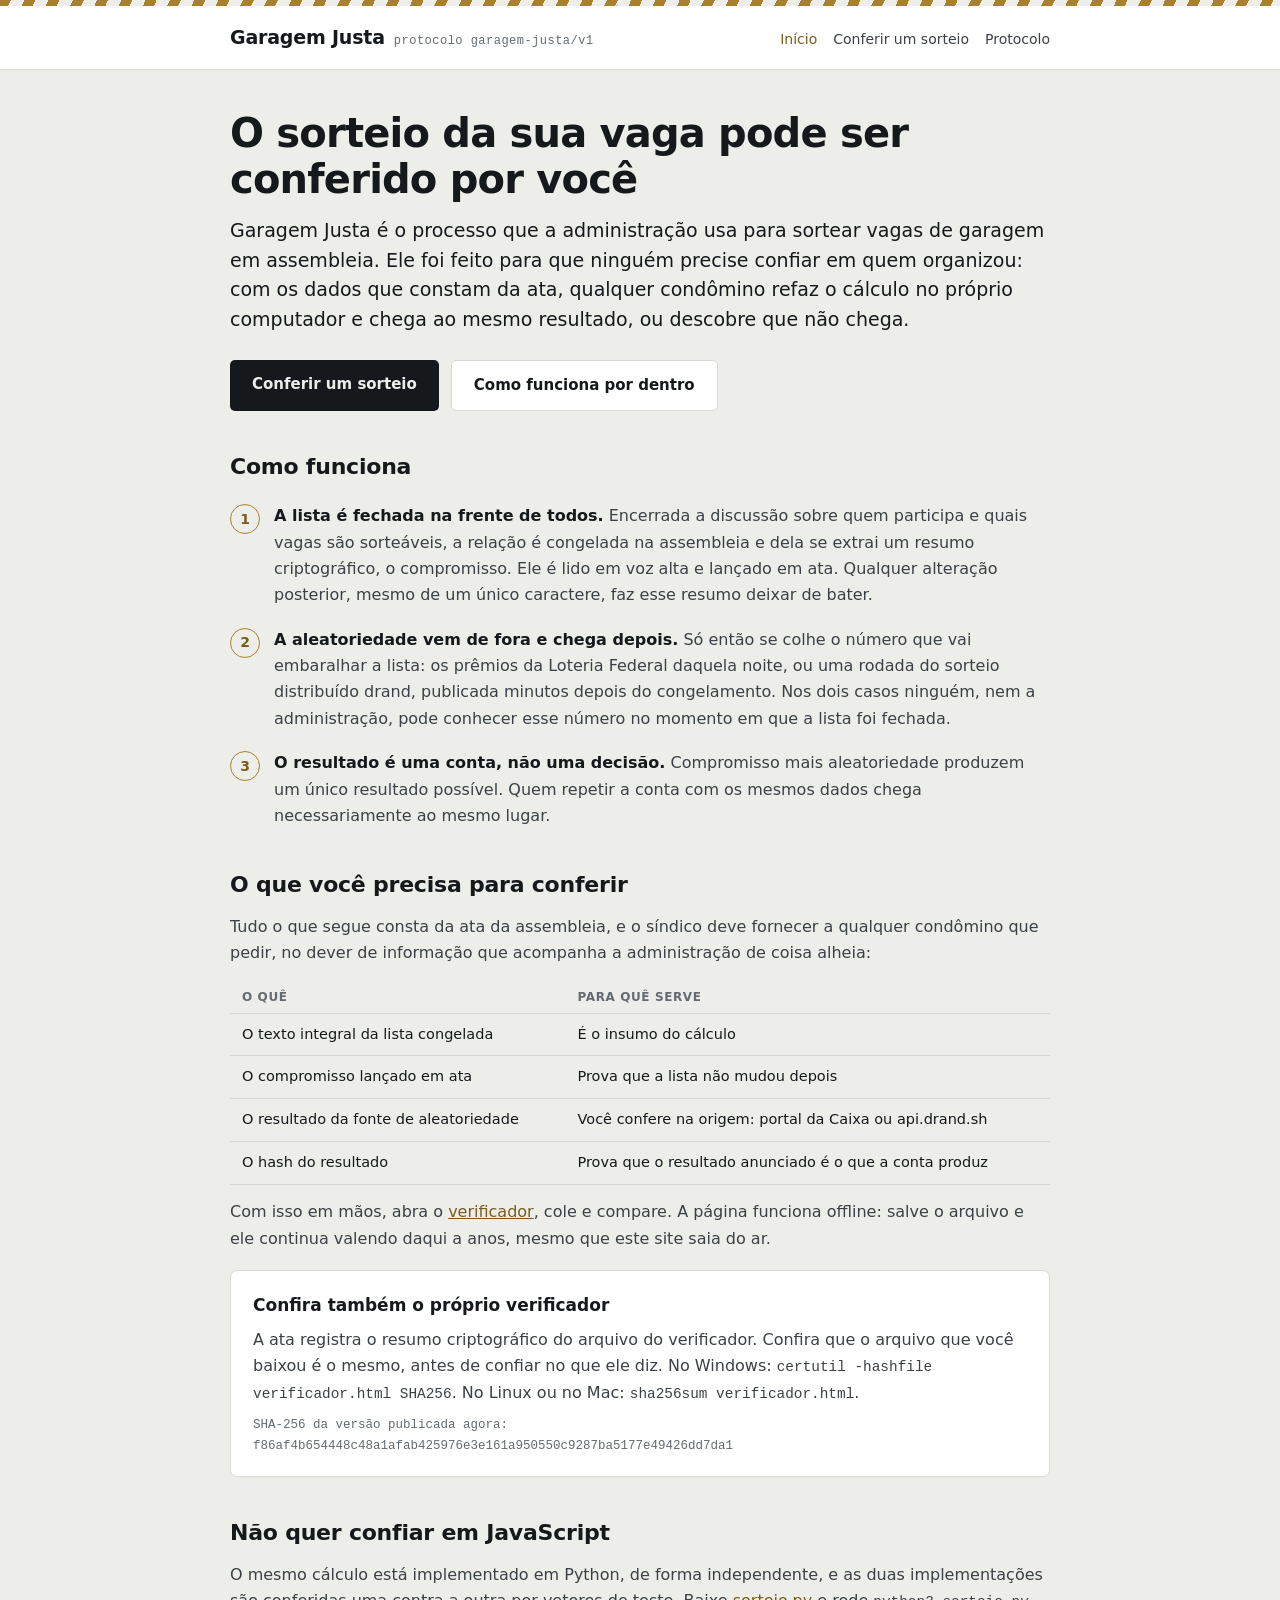
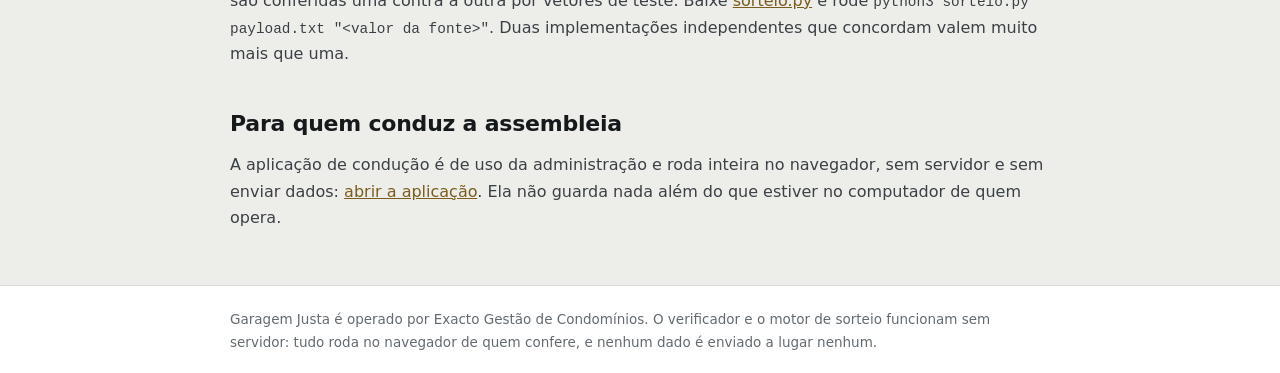
==== site/index.html @ 70ebbc0d "Initial commit" ====
<!doctype html>
<html lang="pt-BR">
<head>
<meta charset="utf-8">
<meta name="viewport" content="width=device-width, initial-scale=1">
<title>Garagem Justa — sorteio de vagas verificável</title>
<meta name="description" content="Confira por conta própria o sorteio de vagas de garagem do seu condomínio.">
<style>
:root{
  --ground:#edeee9; --panel:#fff; --ink:#16191c; --ink2:#3b4046; --muted:#636b71;
  --rule:#d7d9d2; --marca:#a8802f; --marca-ink:#7a5c1e; --ok:#2f6b4f;
  --sans:system-ui,-apple-system,"Segoe UI",Roboto,Helvetica,Arial,sans-serif;
  --mono:ui-monospace,SFMono-Regular,"SF Mono",Menlo,Consolas,monospace;
}
@media (prefers-color-scheme:dark){
  :root:not([data-tema="claro"]){
    --ground:#14161a; --panel:#1b1e23; --ink:#f0ede4; --ink2:#cfcbc0; --muted:#9aa0a6;
    --rule:#2c3036; --marca:#d8b45e; --marca-ink:#e6c87f; --ok:#7fbf9b;
  }
}
*{box-sizing:border-box}
body{margin:0;background:var(--ground);color:var(--ink);font:16px/1.65 var(--sans);
  -webkit-font-smoothing:antialiased}
.faixa{height:6px;background:repeating-linear-gradient(115deg,var(--marca) 0 10px,transparent 10px 22px)}
.wrap{max-width:860px;margin:0 auto;padding:0 20px}
header.topo{background:var(--panel);border-bottom:1px solid var(--rule)}
header.topo .wrap{padding-block:16px;display:flex;align-items:baseline;gap:14px;flex-wrap:wrap}
.marca{font-weight:700;font-size:19px;letter-spacing:-.01em}
.marca span{color:var(--muted);font-weight:400;font-size:12px;margin-left:9px;letter-spacing:.04em;
  font-family:var(--mono)}
nav.topo-links{margin-left:auto;display:flex;gap:16px;font-size:14px}
nav.topo-links a{color:var(--ink2);text-decoration:none;border-bottom:1px solid transparent}
nav.topo-links a:hover{color:var(--marca-ink);border-bottom-color:var(--marca)}
h1{font-size:clamp(28px,4.2vw,40px);line-height:1.15;letter-spacing:-.02em;margin:40px 0 14px}
h2{font-size:22px;letter-spacing:-.01em;margin:38px 0 10px}
h3{font-size:17px;margin:26px 0 8px}
p{margin:0 0 14px;color:var(--ink2)}
a{color:var(--marca-ink)}
.chamada{font-size:19px;line-height:1.55;color:var(--ink)}
.botoes{display:flex;gap:12px;flex-wrap:wrap;margin:26px 0 8px}
.b{display:inline-block;background:var(--ink);color:var(--ground);border-radius:5px;
  padding:12px 22px;font-weight:600;font-size:15px;text-decoration:none}
.b.sec{background:var(--panel);color:var(--ink);border:1px solid var(--rule)}
.cartao{background:var(--panel);border:1px solid var(--rule);border-radius:7px;padding:20px 22px;margin:18px 0}
.passos{counter-reset:p;list-style:none;padding:0;margin:18px 0}
.passos li{counter-increment:p;position:relative;padding:0 0 0 44px;margin:0 0 18px;color:var(--ink2)}
.passos li::before{content:counter(p);position:absolute;left:0;top:1px;width:28px;height:28px;
  border-radius:50%;border:1px solid var(--marca);color:var(--marca-ink);
  display:flex;align-items:center;justify-content:center;font-weight:700;font-size:14px}
.passos b{color:var(--ink)}
code,.mono{font-family:var(--mono);font-size:.9em}
.hash{font-family:var(--mono);font-size:12.5px;word-break:break-all;color:var(--muted)}
table{border-collapse:collapse;width:100%;font-size:14.5px;margin:14px 0}
th,td{text-align:left;padding:9px 12px;border-bottom:1px solid var(--rule);vertical-align:top}
th{font:600 12px var(--sans);letter-spacing:.05em;text-transform:uppercase;color:var(--muted)}
blockquote{margin:16px 0;padding:2px 0 2px 16px;border-left:3px solid var(--marca);color:var(--ink2)}
pre{background:var(--panel);border:1px solid var(--rule);border-radius:6px;padding:14px 16px;
  overflow-x:auto;font-family:var(--mono);font-size:13px;line-height:1.55}
pre code{font-size:inherit}
hr{border:0;border-top:1px solid var(--rule);margin:34px 0}
footer.rodape{border-top:1px solid var(--rule);margin-top:54px;background:var(--panel)}
footer.rodape .wrap{padding-block:22px;font-size:13.5px;color:var(--muted)}
@media (max-width:560px){ .botoes .b{width:100%;text-align:center} }
</style>
</head>
<body>
<div class="faixa"></div>
<header class="topo"><div class="wrap">
  <div class="marca"><a href="/" style="color:inherit;text-decoration:none">Garagem Justa</a><span>protocolo garagem-justa/v1</span></div>
  <nav class="topo-links">
    <a href="/" style="color:var(--marca-ink)">Início</a>
    <a href="/verificador.html">Conferir um sorteio</a>
    <a href="/protocolo.html">Protocolo</a>
  </nav>
</div></header>
<main class="wrap">

<h1>O sorteio da sua vaga pode ser conferido por você</h1>

<p class="chamada">Garagem Justa é o processo que a administração usa para sortear
vagas de garagem em assembleia. Ele foi feito para que ninguém precise confiar em
quem organizou: com os dados que constam da ata, qualquer condômino refaz o
cálculo no próprio computador e chega ao mesmo resultado, ou descobre que não
chega.</p>

<div class="botoes">
  <a class="b" href="/verificador.html">Conferir um sorteio</a>
  <a class="b sec" href="/protocolo.html">Como funciona por dentro</a>
</div>

<h2>Como funciona</h2>

<ol class="passos">
  <li><b>A lista é fechada na frente de todos.</b> Encerrada a discussão sobre
  quem participa e quais vagas são sorteáveis, a relação é congelada na
  assembleia e dela se extrai um resumo criptográfico, o compromisso. Ele é lido
  em voz alta e lançado em ata. Qualquer alteração posterior, mesmo de um único
  caractere, faz esse resumo deixar de bater.</li>

  <li><b>A aleatoriedade vem de fora e chega depois.</b> Só então se colhe o
  número que vai embaralhar a lista: os prêmios da Loteria Federal daquela noite,
  ou uma rodada do sorteio distribuído drand, publicada minutos depois do
  congelamento. Nos dois casos ninguém, nem a administração, pode conhecer esse
  número no momento em que a lista foi fechada.</li>

  <li><b>O resultado é uma conta, não uma decisão.</b> Compromisso mais
  aleatoriedade produzem um único resultado possível. Quem repetir a conta com os
  mesmos dados chega necessariamente ao mesmo lugar.</li>
</ol>

<h2>O que você precisa para conferir</h2>

<p>Tudo o que segue consta da ata da assembleia, e o síndico deve fornecer a
qualquer condômino que pedir, no dever de informação que acompanha a
administração de coisa alheia:</p>

<table>
  <tr><th>O quê</th><th>Para quê serve</th></tr>
  <tr><td>O texto integral da lista congelada</td><td>É o insumo do cálculo</td></tr>
  <tr><td>O compromisso lançado em ata</td><td>Prova que a lista não mudou depois</td></tr>
  <tr><td>O resultado da fonte de aleatoriedade</td><td>Você confere na origem: portal da Caixa ou api.drand.sh</td></tr>
  <tr><td>O hash do resultado</td><td>Prova que o resultado anunciado é o que a conta produz</td></tr>
</table>

<p>Com isso em mãos, abra o <a href="/verificador.html">verificador</a>, cole e
compare. A página funciona offline: salve o arquivo e ele continua valendo daqui
a anos, mesmo que este site saia do ar.</p>

<div class="cartao">
  <h3 style="margin-top:0">Confira também o próprio verificador</h3>
  <p style="margin-bottom:8px">A ata registra o resumo criptográfico do arquivo
  do verificador. Confira que o arquivo que você baixou é o mesmo, antes de
  confiar no que ele diz. No Windows:
  <code>certutil -hashfile verificador.html SHA256</code>. No Linux ou no Mac:
  <code>sha256sum verificador.html</code>.</p>
  <p class="hash" style="margin:0">SHA-256 da versão publicada agora:<br>f86af4b654448c48a1afab425976e3e161a950550c9287ba5177e49426dd7da1</p>
</div>

<h2>Não quer confiar em JavaScript</h2>

<p>O mesmo cálculo está implementado em Python, de forma independente, e as duas
implementações são conferidas uma contra a outra por vetores de teste. Baixe
<a href="/core/sorteio.py">sorteio.py</a> e rode
<code>python3 sorteio.py payload.txt "&lt;valor da fonte&gt;"</code>. Duas
implementações independentes que concordam valem muito mais que uma.</p>

<h2>Para quem conduz a assembleia</h2>

<p>A aplicação de condução é de uso da administração e roda inteira no navegador,
sem servidor e sem enviar dados: <a href="/app/">abrir a aplicação</a>. Ela não
guarda nada além do que estiver no computador de quem opera.</p>

</main>
<footer class="rodape"><div class="wrap">
  Garagem Justa é operado por Exacto Gestão de Condomínios. O verificador e o
  motor de sorteio funcionam sem servidor: tudo roda no navegador de quem
  confere, e nenhum dado é enviado a lugar nenhum.
</div></footer>
</body>
</html>
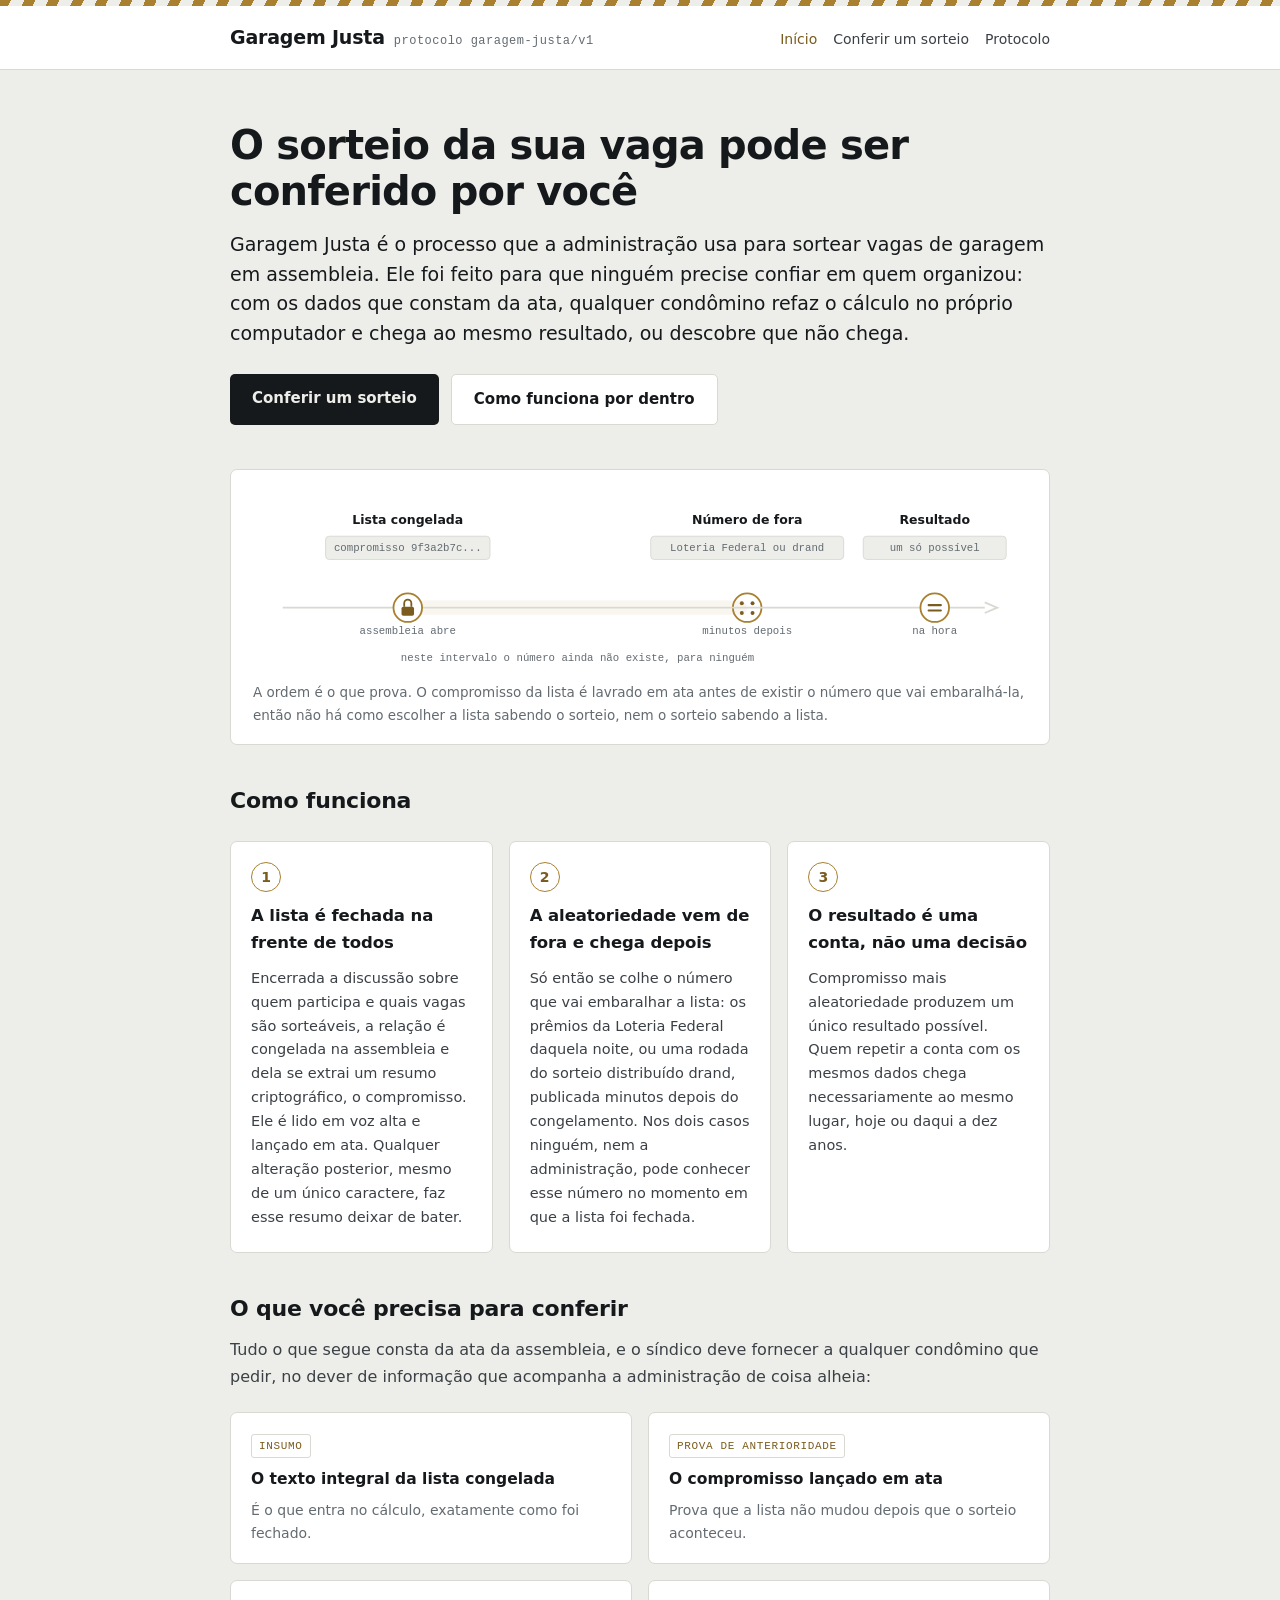
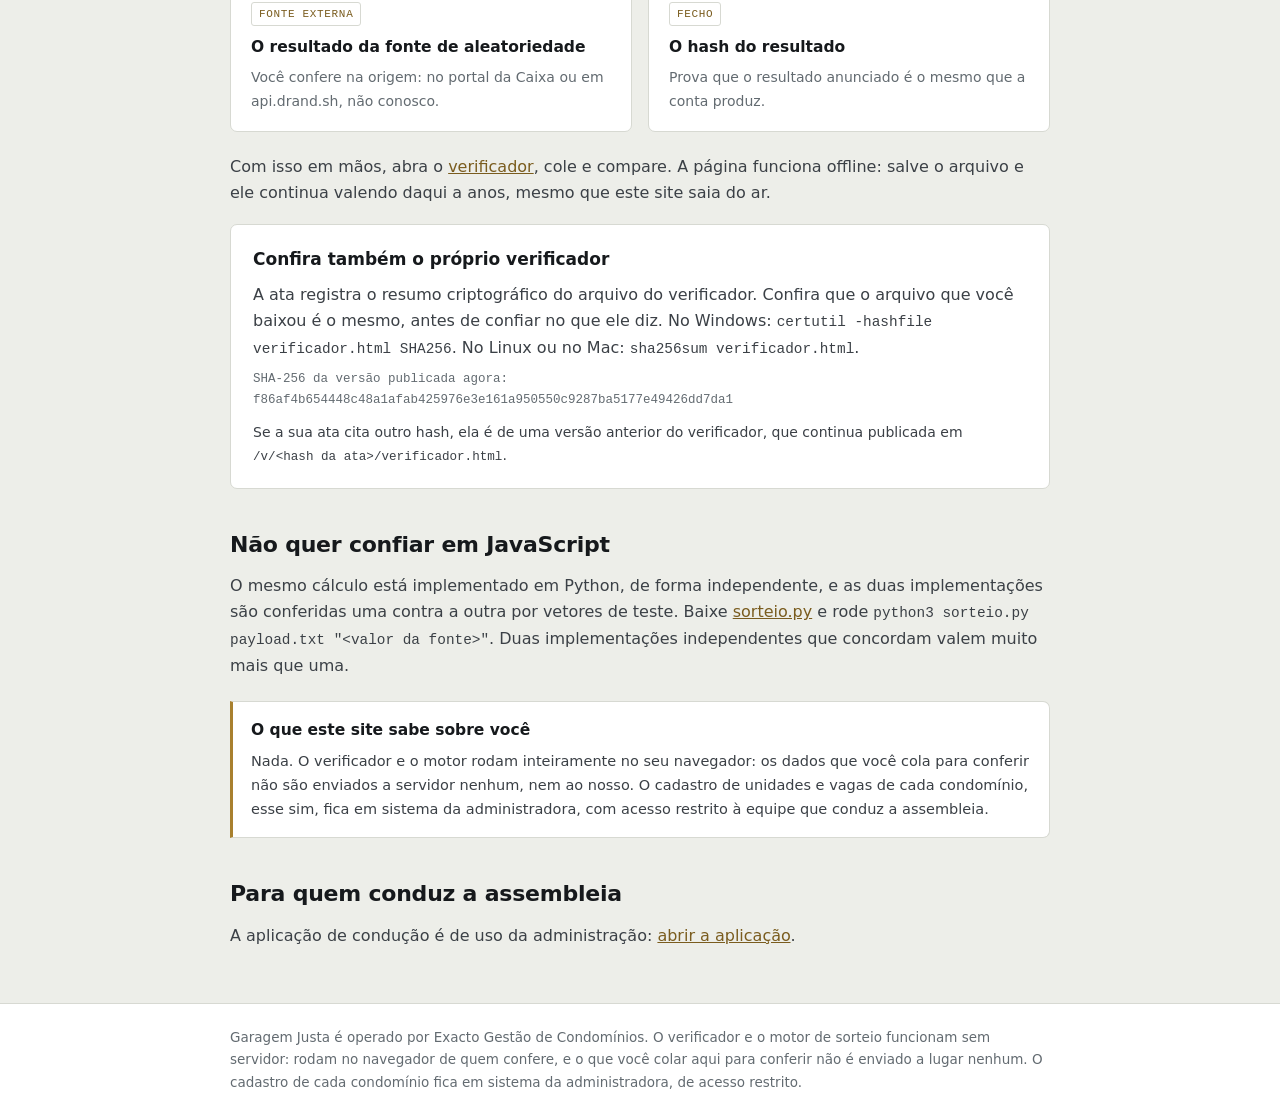
==== commit 6088ef29: "inicial nova" ====
--- a/site/index.html
+++ b/site/index.html
@@ -61,6 +61,54 @@
 footer.rodape{border-top:1px solid var(--rule);margin-top:54px;background:var(--panel)}
 footer.rodape .wrap{padding-block:22px;font-size:13.5px;color:var(--muted)}
 @media (max-width:560px){ .botoes .b{width:100%;text-align:center} }
+
+/* ---- cartões, grades e figuras da página inicial ---- */
+.heroi{padding:52px 0 10px}
+.heroi h1{margin:0 0 16px}
+.grade{display:grid;gap:16px;margin:22px 0}
+@media (min-width:720px){ .grade-3{grid-template-columns:repeat(3,1fr)} .grade-2{grid-template-columns:repeat(2,1fr)} }
+.passo{background:var(--panel);border:1px solid var(--rule);border-radius:7px;padding:20px 20px 22px;
+  display:flex;flex-direction:column;gap:10px}
+.passo .n{width:30px;height:30px;border-radius:50%;border:1px solid var(--marca);color:var(--marca-ink);
+  display:flex;align-items:center;justify-content:center;font-weight:700;font-size:14px;flex:none}
+.passo h3{margin:0;font-size:16.5px;letter-spacing:-.005em}
+.passo p{margin:0;font-size:14.5px}
+.precisa{background:var(--panel);border:1px solid var(--rule);border-radius:7px;padding:18px 20px}
+.precisa h3{margin:0 0 6px;font-size:15.5px}
+.precisa p{margin:0;font-size:14px;color:var(--muted)}
+.precisa .tag{display:inline-block;font-family:var(--mono);font-size:11px;letter-spacing:.06em;
+  text-transform:uppercase;color:var(--marca-ink);border:1px solid var(--rule);border-radius:3px;
+  padding:2px 7px;margin-bottom:9px}
+.figura{background:var(--panel);border:1px solid var(--rule);border-radius:7px;padding:18px 16px 10px;margin:26px 0}
+.figura .rolagem{overflow-x:auto}
+.figura svg{display:block;width:100%;min-width:620px;height:auto}
+.figura figcaption{font-size:13.5px;color:var(--muted);padding:6px 6px 8px;margin:0}
+.linha-tempo .trilho{stroke:var(--rule);stroke-width:2}
+.linha-tempo .vao{fill:var(--marca);opacity:.07}
+.linha-tempo .marco{fill:var(--panel);stroke:var(--marca);stroke-width:2}
+.linha-tempo .rot{fill:var(--ink);font:600 14px var(--sans)}
+.linha-tempo .sub{fill:var(--muted);font:12px var(--mono)}
+.linha-tempo .chip{fill:var(--ground);stroke:var(--rule)}
+.linha-tempo .glifo{fill:var(--marca-ink)}
+.linha-tempo .pulso{fill:var(--marca);animation:correr 7s cubic-bezier(.65,0,.35,1) infinite}
+.linha-tempo .pulsa{animation:pulsar 7s ease-in-out infinite}
+@keyframes correr{
+  0%,8%    {transform:translateX(0);opacity:0}
+  14%      {transform:translateX(0);opacity:1}
+  52%      {transform:translateX(380px);opacity:1}
+  62%      {transform:translateX(380px);opacity:1}
+  86%,100% {transform:translateX(590px);opacity:0}
+}
+@keyframes pulsar{0%,30%{opacity:.07} 48%{opacity:.17} 66%,100%{opacity:.07}}
+@media (prefers-reduced-motion:reduce){
+  .linha-tempo .pulso,.linha-tempo .pulsa{animation:none}
+  .linha-tempo .pulso{opacity:0}
+}
+.aviso{background:var(--panel);border:1px solid var(--rule);border-left:3px solid var(--marca);
+  border-radius:0 7px 7px 0;padding:16px 18px;margin:22px 0}
+.aviso h3{margin:0 0 6px;font-size:15.5px}
+.aviso p{margin:0;font-size:14.5px}
+
 </style>
 </head>
 <body>
@@ -75,6 +123,7 @@
 </div></header>
 <main class="wrap">
 
+<div class="heroi">
 <h1>O sorteio da sua vaga pode ser conferido por você</h1>
 
 <p class="chamada">Garagem Justa é o processo que a administração usa para sortear
@@ -87,26 +136,85 @@
   <a class="b" href="/verificador.html">Conferir um sorteio</a>
   <a class="b sec" href="/protocolo.html">Como funciona por dentro</a>
 </div>
+</div>
+
+
+<figure class="figura">
+<div class="rolagem">
+<svg class="linha-tempo" viewBox="0 0 880 210" role="img"
+     aria-label="Linha do tempo: a lista é congelada e o compromisso vai para a ata; só depois chega o número da fonte externa; o resultado é a conta dos dois.">
+
+  <text class="rot" x="180" y="40" text-anchor="middle">Lista congelada</text>
+  <rect class="chip" x="88" y="54" width="184" height="26" rx="4"/>
+  <text class="sub" x="180" y="71" text-anchor="middle">compromisso 9f3a2b7c...</text>
+
+  <g>
+    <text class="rot" x="560" y="40" text-anchor="middle">Número de fora</text>
+    <rect class="chip" x="452" y="54" width="216" height="26" rx="4"/>
+    <text class="sub" x="560" y="71" text-anchor="middle">Loteria Federal ou drand</text>
+    <circle class="marco" cx="560" cy="134" r="16"/>
+    <circle class="glifo" cx="554" cy="129" r="2.2"/>
+    <circle class="glifo" cx="566" cy="129" r="2.2"/>
+    <circle class="glifo" cx="554" cy="140" r="2.2"/>
+    <circle class="glifo" cx="566" cy="140" r="2.2"/>
+  </g>
+
+  <text class="rot" x="770" y="40" text-anchor="middle">Resultado</text>
+  <rect class="chip" x="690" y="54" width="160" height="26" rx="4"/>
+  <text class="sub" x="770" y="71" text-anchor="middle">um só possível</text>
+
+  <rect class="vao pulsa" x="180" y="126" width="380" height="16" rx="8"/>
+  <line class="trilho" x1="40" y1="134" x2="826" y2="134"/>
+  <path class="trilho" d="M826 128 L840 134 L826 140" fill="none"/>
+  <circle class="pulso" cx="180" cy="134" r="4"/>
+
+  <circle class="marco" cx="180" cy="134" r="16"/>
+  <rect class="glifo" x="173" y="133" width="14" height="10" rx="2"/>
+  <path d="M176 133 v-4 a4 4 0 0 1 8 0 v4" fill="none" stroke="var(--marca-ink)" stroke-width="2"/>
+
+  <circle class="marco" cx="770" cy="134" r="16"/>
+  <rect class="glifo" x="762" y="130" width="16" height="2.4" rx="1.2"/>
+  <rect class="glifo" x="762" y="136" width="16" height="2.4" rx="1.2"/>
+
+  <text class="sub" x="180" y="164" text-anchor="middle">assembleia abre</text>
+  <text class="sub" x="560" y="164" text-anchor="middle">minutos depois</text>
+  <text class="sub" x="770" y="164" text-anchor="middle">na hora</text>
+  <text class="sub" x="370" y="194" text-anchor="middle">neste intervalo o número ainda não existe, para ninguém</text>
+</svg>
+</div>
+<figcaption>A ordem é o que prova. O compromisso da lista é lavrado em ata antes de
+existir o número que vai embaralhá-la, então não há como escolher a lista sabendo o
+sorteio, nem o sorteio sabendo a lista.</figcaption>
+</figure>
+
 
 <h2>Como funciona</h2>
 
-<ol class="passos">
-  <li><b>A lista é fechada na frente de todos.</b> Encerrada a discussão sobre
-  quem participa e quais vagas são sorteáveis, a relação é congelada na
-  assembleia e dela se extrai um resumo criptográfico, o compromisso. Ele é lido
-  em voz alta e lançado em ata. Qualquer alteração posterior, mesmo de um único
-  caractere, faz esse resumo deixar de bater.</li>
-
-  <li><b>A aleatoriedade vem de fora e chega depois.</b> Só então se colhe o
-  número que vai embaralhar a lista: os prêmios da Loteria Federal daquela noite,
-  ou uma rodada do sorteio distribuído drand, publicada minutos depois do
-  congelamento. Nos dois casos ninguém, nem a administração, pode conhecer esse
-  número no momento em que a lista foi fechada.</li>
-
-  <li><b>O resultado é uma conta, não uma decisão.</b> Compromisso mais
-  aleatoriedade produzem um único resultado possível. Quem repetir a conta com os
-  mesmos dados chega necessariamente ao mesmo lugar.</li>
-</ol>
+<div class="grade grade-3">
+  <div class="passo">
+    <div class="n">1</div>
+    <h3>A lista é fechada na frente de todos</h3>
+    <p>Encerrada a discussão sobre quem participa e quais vagas são sorteáveis, a
+    relação é congelada na assembleia e dela se extrai um resumo criptográfico, o
+    compromisso. Ele é lido em voz alta e lançado em ata. Qualquer alteração
+    posterior, mesmo de um único caractere, faz esse resumo deixar de bater.</p>
+  </div>
+  <div class="passo">
+    <div class="n">2</div>
+    <h3>A aleatoriedade vem de fora e chega depois</h3>
+    <p>Só então se colhe o número que vai embaralhar a lista: os prêmios da Loteria
+    Federal daquela noite, ou uma rodada do sorteio distribuído drand, publicada
+    minutos depois do congelamento. Nos dois casos ninguém, nem a administração,
+    pode conhecer esse número no momento em que a lista foi fechada.</p>
+  </div>
+  <div class="passo">
+    <div class="n">3</div>
+    <h3>O resultado é uma conta, não uma decisão</h3>
+    <p>Compromisso mais aleatoriedade produzem um único resultado possível. Quem
+    repetir a conta com os mesmos dados chega necessariamente ao mesmo lugar, hoje
+    ou daqui a dez anos.</p>
+  </div>
+</div>
 
 <h2>O que você precisa para conferir</h2>
 
@@ -114,13 +222,28 @@
 qualquer condômino que pedir, no dever de informação que acompanha a
 administração de coisa alheia:</p>
 
-<table>
-  <tr><th>O quê</th><th>Para quê serve</th></tr>
-  <tr><td>O texto integral da lista congelada</td><td>É o insumo do cálculo</td></tr>
-  <tr><td>O compromisso lançado em ata</td><td>Prova que a lista não mudou depois</td></tr>
-  <tr><td>O resultado da fonte de aleatoriedade</td><td>Você confere na origem: portal da Caixa ou api.drand.sh</td></tr>
-  <tr><td>O hash do resultado</td><td>Prova que o resultado anunciado é o que a conta produz</td></tr>
-</table>
+<div class="grade grade-2">
+  <div class="precisa">
+    <span class="tag">insumo</span>
+    <h3>O texto integral da lista congelada</h3>
+    <p>É o que entra no cálculo, exatamente como foi fechado.</p>
+  </div>
+  <div class="precisa">
+    <span class="tag">prova de anterioridade</span>
+    <h3>O compromisso lançado em ata</h3>
+    <p>Prova que a lista não mudou depois que o sorteio aconteceu.</p>
+  </div>
+  <div class="precisa">
+    <span class="tag">fonte externa</span>
+    <h3>O resultado da fonte de aleatoriedade</h3>
+    <p>Você confere na origem: no portal da Caixa ou em api.drand.sh, não conosco.</p>
+  </div>
+  <div class="precisa">
+    <span class="tag">fecho</span>
+    <h3>O hash do resultado</h3>
+    <p>Prova que o resultado anunciado é o mesmo que a conta produz.</p>
+  </div>
+</div>
 
 <p>Com isso em mãos, abra o <a href="/verificador.html">verificador</a>, cole e
 compare. A página funciona offline: salve o arquivo e ele continua valendo daqui
@@ -133,7 +256,10 @@
   confiar no que ele diz. No Windows:
   <code>certutil -hashfile verificador.html SHA256</code>. No Linux ou no Mac:
   <code>sha256sum verificador.html</code>.</p>
-  <p class="hash" style="margin:0">SHA-256 da versão publicada agora:<br>f86af4b654448c48a1afab425976e3e161a950550c9287ba5177e49426dd7da1</p>
+  <p class="hash" style="margin:0 0 10px">SHA-256 da versão publicada agora:<br>f86af4b654448c48a1afab425976e3e161a950550c9287ba5177e49426dd7da1</p>
+  <p style="margin:0;font-size:14px">Se a sua ata cita outro hash, ela é de uma
+  versão anterior do verificador, que continua publicada em
+  <code>/v/&lt;hash da ata&gt;/verificador.html</code>.</p>
 </div>
 
 <h2>Não quer confiar em JavaScript</h2>
@@ -144,17 +270,25 @@
 <code>python3 sorteio.py payload.txt "&lt;valor da fonte&gt;"</code>. Duas
 implementações independentes que concordam valem muito mais que uma.</p>
 
+<div class="aviso">
+  <h3>O que este site sabe sobre você</h3>
+  <p>Nada. O verificador e o motor rodam inteiramente no seu navegador: os dados
+  que você cola para conferir não são enviados a servidor nenhum, nem ao nosso. O
+  cadastro de unidades e vagas de cada condomínio, esse sim, fica em sistema da
+  administradora, com acesso restrito à equipe que conduz a assembleia.</p>
+</div>
+
 <h2>Para quem conduz a assembleia</h2>
 
-<p>A aplicação de condução é de uso da administração e roda inteira no navegador,
-sem servidor e sem enviar dados: <a href="/app/">abrir a aplicação</a>. Ela não
-guarda nada além do que estiver no computador de quem opera.</p>
+<p>A aplicação de condução é de uso da administração: <a href="/app/">abrir a
+aplicação</a>.</p>
 
 </main>
 <footer class="rodape"><div class="wrap">
   Garagem Justa é operado por Exacto Gestão de Condomínios. O verificador e o
-  motor de sorteio funcionam sem servidor: tudo roda no navegador de quem
-  confere, e nenhum dado é enviado a lugar nenhum.
+  motor de sorteio funcionam sem servidor: rodam no navegador de quem confere, e
+  o que você colar aqui para conferir não é enviado a lugar nenhum. O cadastro de
+  cada condomínio fica em sistema da administradora, de acesso restrito.
 </div></footer>
 </body>
 </html>
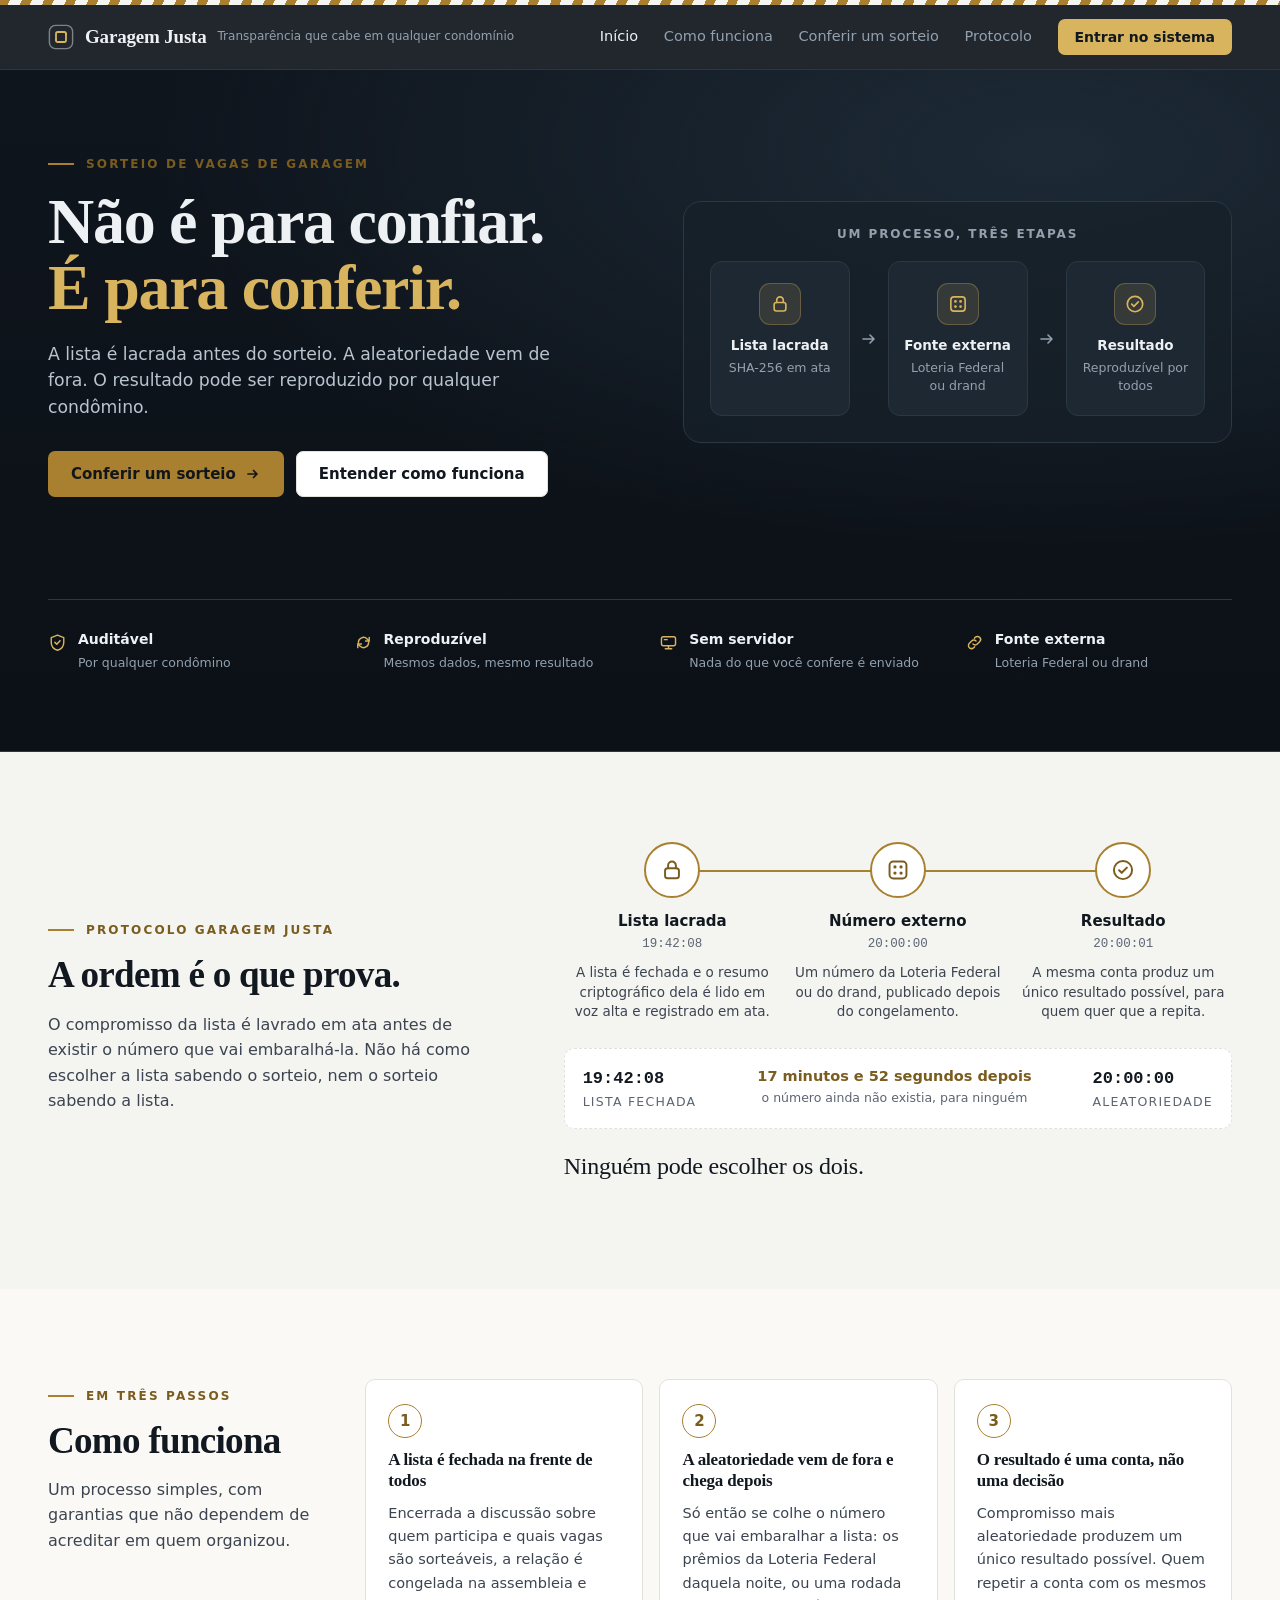
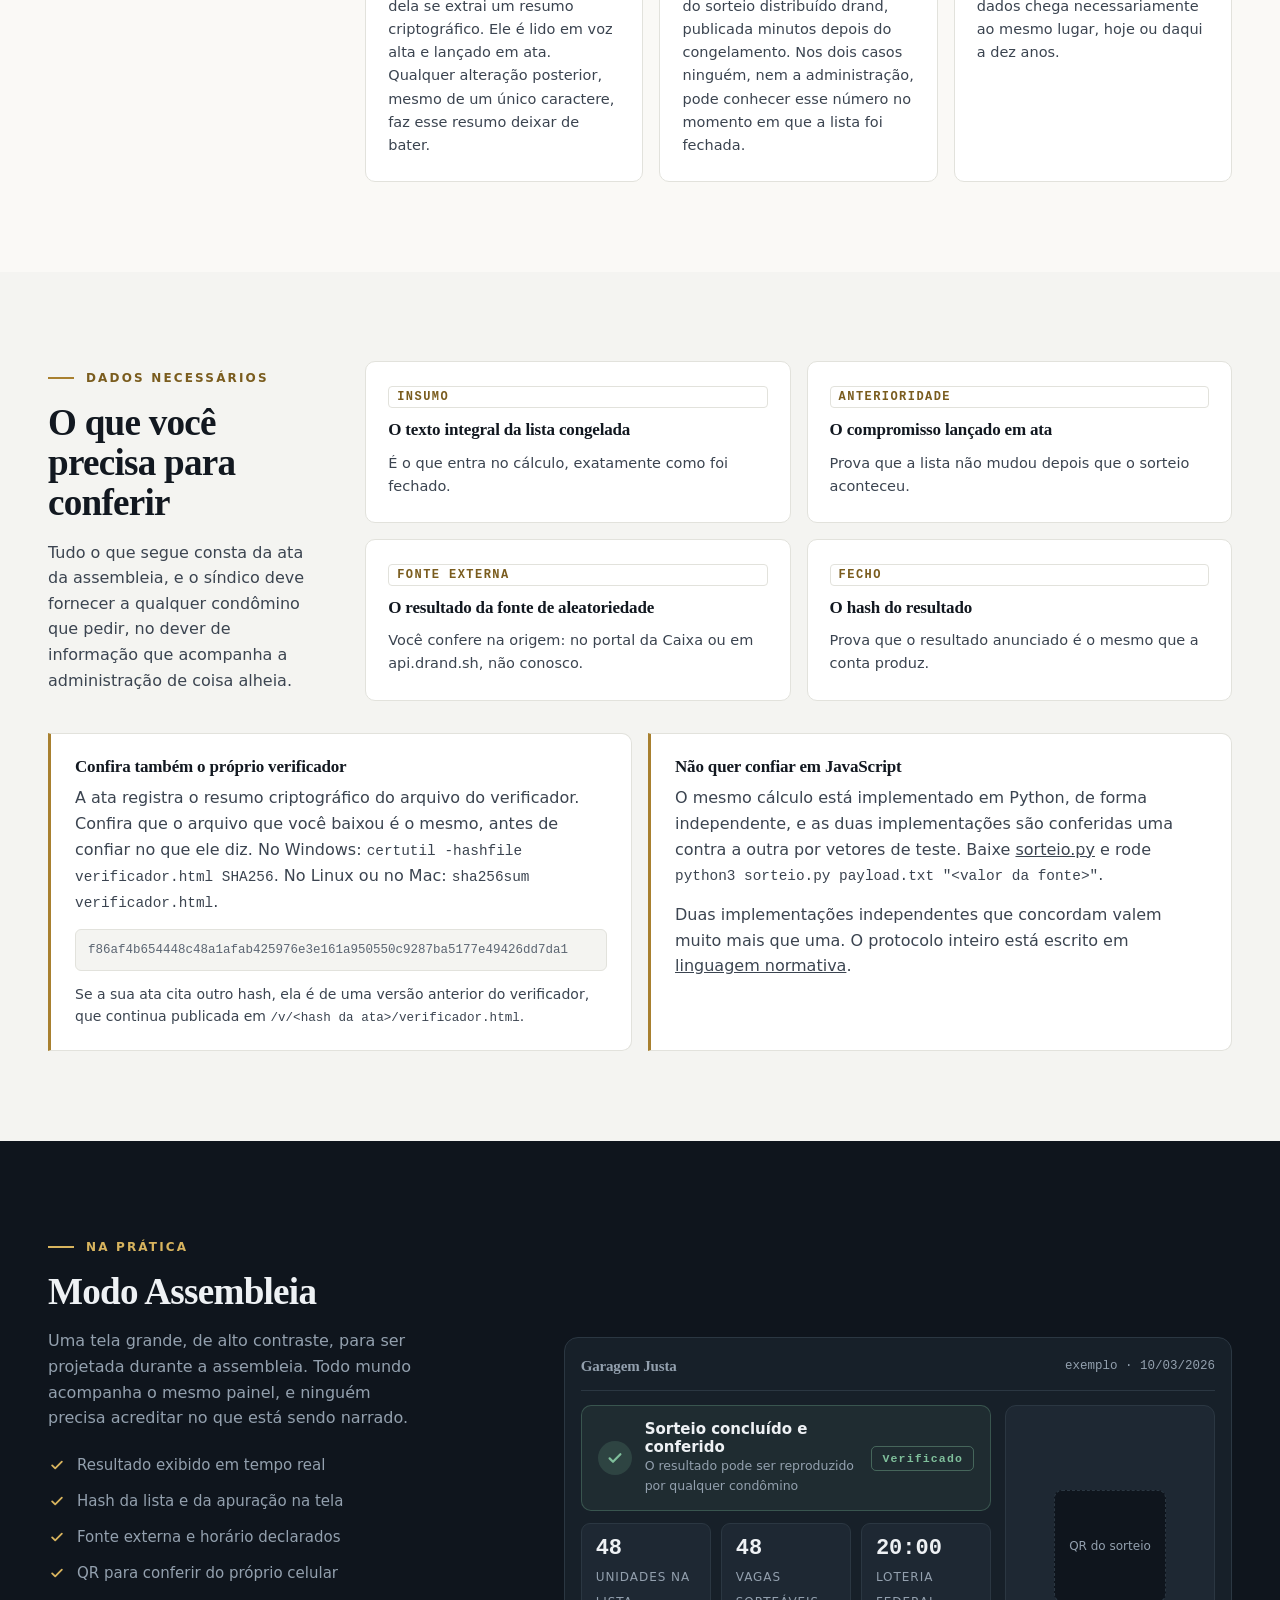
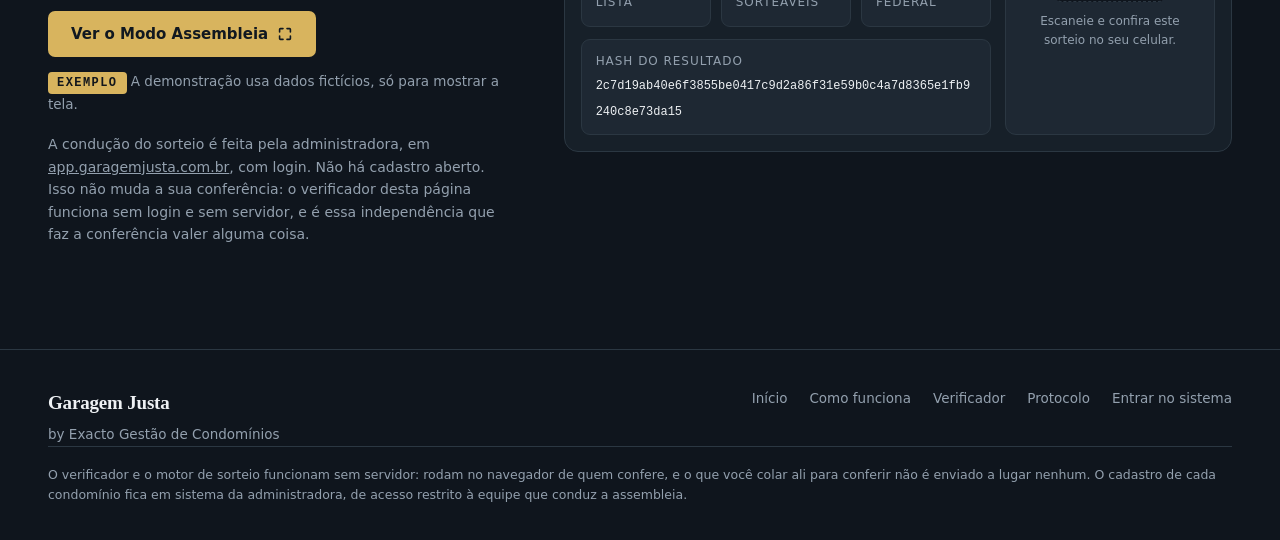
==== commit 224ab716: "atualiza" ====
--- a/site/index.html
+++ b/site/index.html
@@ -3,292 +3,858 @@
 <head>
 <meta charset="utf-8">
 <meta name="viewport" content="width=device-width, initial-scale=1">
-<title>Garagem Justa — sorteio de vagas verificável</title>
-<meta name="description" content="Confira por conta própria o sorteio de vagas de garagem do seu condomínio.">
-<style>
+<title>Garagem Justa — sorteio de vagas de garagem verificável</title>
+<meta name="description" content="A lista é lacrada antes do sorteio, a aleatoriedade vem de fora e o resultado pode ser reproduzido por qualquer condômino.">
+<meta name="color-scheme" content="light dark">
+<style>/* ===================================================================
+   Garagem Justa — página inicial
+   Identidade Exacto: grafite, azul acinzentado, off-white, dourado.
+   Nada aqui toca o motor, o protocolo ou o verificador.
+   =================================================================== */
+
 :root{
-  --ground:#edeee9; --panel:#fff; --ink:#16191c; --ink2:#3b4046; --muted:#636b71;
-  --rule:#d7d9d2; --marca:#a8802f; --marca-ink:#7a5c1e; --ok:#2f6b4f;
+  --ground:#f4f4f1;
+  --painel:#ffffff;
+  --painel2:#faf9f6;
+  --tinta:#121820;
+  --tinta2:#3b4450;
+  --apagado:#5b6572;
+  --regua:#e2e2dc;
+  --ouro:#a8802f;
+  --ouro-tinta:#7a5c1e;
+  --escuro:#0f151d;
+  --escuro2:#172029;
+  --escuro3:#1e2833;
+  --escuro-regua:#2b3742;
+  --escuro-tinta:#eef1f4;
+  --escuro-apagado:#93a0ae;
+  --ouro-escuro:#d8b45e;
+  --certo:#2f6b4f;
+  --certo-escuro:#7fbf9b;
+  --serif:ui-serif,Georgia,Cambria,"Times New Roman",serif;
   --sans:system-ui,-apple-system,"Segoe UI",Roboto,Helvetica,Arial,sans-serif;
   --mono:ui-monospace,SFMono-Regular,"SF Mono",Menlo,Consolas,monospace;
+  --borda:10px;
+  --gutter:clamp(20px,4vw,48px);
 }
+
 @media (prefers-color-scheme:dark){
   :root:not([data-tema="claro"]){
-    --ground:#14161a; --panel:#1b1e23; --ink:#f0ede4; --ink2:#cfcbc0; --muted:#9aa0a6;
-    --rule:#2c3036; --marca:#d8b45e; --marca-ink:#e6c87f; --ok:#7fbf9b;
+    --ground:#0c1117;
+    --painel:#141c25;
+    --painel2:#111922;
+    --tinta:#eef1f4;
+    --tinta2:#c4ccd5;
+    --apagado:#8d99a6;
+    --regua:#26313c;
+    --ouro:#d8b45e;
+    --ouro-tinta:#e2c98a;
+    --certo:#7fbf9b;
   }
 }
+
 *{box-sizing:border-box}
-body{margin:0;background:var(--ground);color:var(--ink);font:16px/1.65 var(--sans);
-  -webkit-font-smoothing:antialiased}
-.faixa{height:6px;background:repeating-linear-gradient(115deg,var(--marca) 0 10px,transparent 10px 22px)}
-.wrap{max-width:860px;margin:0 auto;padding:0 20px}
-header.topo{background:var(--panel);border-bottom:1px solid var(--rule)}
-header.topo .wrap{padding-block:16px;display:flex;align-items:baseline;gap:14px;flex-wrap:wrap}
-.marca{font-weight:700;font-size:19px;letter-spacing:-.01em}
-.marca span{color:var(--muted);font-weight:400;font-size:12px;margin-left:9px;letter-spacing:.04em;
-  font-family:var(--mono)}
-nav.topo-links{margin-left:auto;display:flex;gap:16px;font-size:14px}
-nav.topo-links a{color:var(--ink2);text-decoration:none;border-bottom:1px solid transparent}
-nav.topo-links a:hover{color:var(--marca-ink);border-bottom-color:var(--marca)}
-h1{font-size:clamp(28px,4.2vw,40px);line-height:1.15;letter-spacing:-.02em;margin:40px 0 14px}
-h2{font-size:22px;letter-spacing:-.01em;margin:38px 0 10px}
-h3{font-size:17px;margin:26px 0 8px}
-p{margin:0 0 14px;color:var(--ink2)}
-a{color:var(--marca-ink)}
-.chamada{font-size:19px;line-height:1.55;color:var(--ink)}
-.botoes{display:flex;gap:12px;flex-wrap:wrap;margin:26px 0 8px}
-.b{display:inline-block;background:var(--ink);color:var(--ground);border-radius:5px;
-  padding:12px 22px;font-weight:600;font-size:15px;text-decoration:none}
-.b.sec{background:var(--panel);color:var(--ink);border:1px solid var(--rule)}
-.cartao{background:var(--panel);border:1px solid var(--rule);border-radius:7px;padding:20px 22px;margin:18px 0}
-.passos{counter-reset:p;list-style:none;padding:0;margin:18px 0}
-.passos li{counter-increment:p;position:relative;padding:0 0 0 44px;margin:0 0 18px;color:var(--ink2)}
-.passos li::before{content:counter(p);position:absolute;left:0;top:1px;width:28px;height:28px;
-  border-radius:50%;border:1px solid var(--marca);color:var(--marca-ink);
-  display:flex;align-items:center;justify-content:center;font-weight:700;font-size:14px}
-.passos b{color:var(--ink)}
-code,.mono{font-family:var(--mono);font-size:.9em}
-.hash{font-family:var(--mono);font-size:12.5px;word-break:break-all;color:var(--muted)}
-table{border-collapse:collapse;width:100%;font-size:14.5px;margin:14px 0}
-th,td{text-align:left;padding:9px 12px;border-bottom:1px solid var(--rule);vertical-align:top}
-th{font:600 12px var(--sans);letter-spacing:.05em;text-transform:uppercase;color:var(--muted)}
-blockquote{margin:16px 0;padding:2px 0 2px 16px;border-left:3px solid var(--marca);color:var(--ink2)}
-pre{background:var(--panel);border:1px solid var(--rule);border-radius:6px;padding:14px 16px;
-  overflow-x:auto;font-family:var(--mono);font-size:13px;line-height:1.55}
-pre code{font-size:inherit}
-hr{border:0;border-top:1px solid var(--rule);margin:34px 0}
-footer.rodape{border-top:1px solid var(--rule);margin-top:54px;background:var(--panel)}
-footer.rodape .wrap{padding-block:22px;font-size:13.5px;color:var(--muted)}
-@media (max-width:560px){ .botoes .b{width:100%;text-align:center} }
-
-/* ---- cartões, grades e figuras da página inicial ---- */
-.heroi{padding:52px 0 10px}
-.heroi h1{margin:0 0 16px}
-.grade{display:grid;gap:16px;margin:22px 0}
-@media (min-width:720px){ .grade-3{grid-template-columns:repeat(3,1fr)} .grade-2{grid-template-columns:repeat(2,1fr)} }
-.passo{background:var(--panel);border:1px solid var(--rule);border-radius:7px;padding:20px 20px 22px;
-  display:flex;flex-direction:column;gap:10px}
-.passo .n{width:30px;height:30px;border-radius:50%;border:1px solid var(--marca);color:var(--marca-ink);
-  display:flex;align-items:center;justify-content:center;font-weight:700;font-size:14px;flex:none}
-.passo h3{margin:0;font-size:16.5px;letter-spacing:-.005em}
-.passo p{margin:0;font-size:14.5px}
-.precisa{background:var(--panel);border:1px solid var(--rule);border-radius:7px;padding:18px 20px}
-.precisa h3{margin:0 0 6px;font-size:15.5px}
-.precisa p{margin:0;font-size:14px;color:var(--muted)}
-.precisa .tag{display:inline-block;font-family:var(--mono);font-size:11px;letter-spacing:.06em;
-  text-transform:uppercase;color:var(--marca-ink);border:1px solid var(--rule);border-radius:3px;
-  padding:2px 7px;margin-bottom:9px}
-.figura{background:var(--panel);border:1px solid var(--rule);border-radius:7px;padding:18px 16px 10px;margin:26px 0}
-.figura .rolagem{overflow-x:auto}
-.figura svg{display:block;width:100%;min-width:620px;height:auto}
-.figura figcaption{font-size:13.5px;color:var(--muted);padding:6px 6px 8px;margin:0}
-.linha-tempo .trilho{stroke:var(--rule);stroke-width:2}
-.linha-tempo .vao{fill:var(--marca);opacity:.07}
-.linha-tempo .marco{fill:var(--panel);stroke:var(--marca);stroke-width:2}
-.linha-tempo .rot{fill:var(--ink);font:600 14px var(--sans)}
-.linha-tempo .sub{fill:var(--muted);font:12px var(--mono)}
-.linha-tempo .chip{fill:var(--ground);stroke:var(--rule)}
-.linha-tempo .glifo{fill:var(--marca-ink)}
-.linha-tempo .pulso{fill:var(--marca);animation:correr 7s cubic-bezier(.65,0,.35,1) infinite}
-.linha-tempo .pulsa{animation:pulsar 7s ease-in-out infinite}
-@keyframes correr{
-  0%,8%    {transform:translateX(0);opacity:0}
-  14%      {transform:translateX(0);opacity:1}
-  52%      {transform:translateX(380px);opacity:1}
-  62%      {transform:translateX(380px);opacity:1}
-  86%,100% {transform:translateX(590px);opacity:0}
+html{scroll-behavior:smooth}
+body{margin:0;background:var(--ground);color:var(--tinta);
+  font:16px/1.6 var(--sans);-webkit-font-smoothing:antialiased}
+a{color:inherit}
+:focus-visible{outline:2px solid var(--ouro);outline-offset:3px;border-radius:3px}
+
+.env{max-width:1440px;margin:0 auto;padding-inline:var(--gutter)}
+.serif{font-family:var(--serif)}
+.mono{font-family:var(--mono)}
+
+/* ---------- faixas ---------- */
+.faixa-marca{height:5px;background:repeating-linear-gradient(115deg,var(--ouro) 0 9px,transparent 9px 20px)}
+.bloco{padding-block:clamp(56px,7vw,96px)}
+.bloco-claro{background:var(--ground)}
+.bloco-painel{background:var(--painel2)}
+.bloco-escuro{background:var(--escuro);color:var(--escuro-tinta)}
+
+.olho{display:inline-flex;align-items:center;gap:12px;font:600 12px var(--sans);
+  letter-spacing:.18em;text-transform:uppercase;color:var(--ouro-tinta);margin-bottom:18px}
+.olho::before{content:"";width:26px;height:2px;background:var(--ouro)}
+.bloco-escuro .olho{color:var(--ouro-escuro)}
+.bloco-escuro .olho::before{background:var(--ouro-escuro)}
+
+h1,h2,h3{font-family:var(--serif);font-weight:600;letter-spacing:-.02em;margin:0}
+h1{font-size:clamp(38px,5vw,78px);line-height:1.03}
+h2{font-size:clamp(28px,2.9vw,50px);line-height:1.08}
+h3{font-size:clamp(17px,1.15vw,21px);line-height:1.25;letter-spacing:-.01em}
+p{margin:0 0 14px;color:var(--tinta2)}
+.bloco-escuro p{color:var(--escuro-apagado)}
+
+/* ---------- topo ---------- */
+.topo{position:sticky;top:0;z-index:40;background:rgba(15,21,29,.92);
+  border-bottom:1px solid var(--escuro-regua);color:var(--escuro-tinta);
+  backdrop-filter:saturate(140%) blur(8px)}
+.topo .env{display:flex;align-items:center;gap:18px;min-height:64px;flex-wrap:wrap}
+.marca{display:flex;align-items:center;gap:11px;text-decoration:none;flex:none}
+.marca b{font-family:var(--serif);font-size:19px;font-weight:600;letter-spacing:-.01em}
+.marca small{color:var(--escuro-apagado);font-size:12px;display:none}
+@media (min-width:1080px){ .marca small{display:inline} }
+.topo nav{margin-left:auto;display:flex;align-items:center;flex-wrap:wrap;justify-content:flex-end;
+  gap:clamp(14px,2vw,28px);font-size:14.5px;min-width:0}
+@media (max-width:719px){ .topo nav a:not(.btn){display:none} }
+.topo nav a{color:var(--escuro-apagado);text-decoration:none}
+.topo nav a:hover{color:var(--escuro-tinta)}
+.topo nav a[aria-current]{color:var(--escuro-tinta)}
+
+.btn{display:inline-flex;align-items:center;justify-content:center;gap:9px;
+  border-radius:7px;padding:13px 22px;font:600 15px var(--sans);text-decoration:none;
+  border:1px solid transparent;cursor:pointer;transition:transform .15s ease,opacity .15s ease}
+.btn:hover{transform:translateY(-1px)}
+.btn-ouro{background:var(--ouro);color:#12161b}
+.bloco-escuro .btn-ouro,.topo .btn-ouro{background:var(--ouro-escuro);color:#111820}
+.btn-linha{border-color:var(--regua);color:var(--tinta);background:var(--painel)}
+.bloco-escuro .btn-linha,.topo .btn-linha{border-color:var(--escuro-regua);color:var(--escuro-tinta);background:transparent}
+.btn-peq{padding:9px 16px;font-size:14px}
+
+/* ---------- herói ---------- */
+.heroi{background:
+   radial-gradient(120% 100% at 82% 12%, #1d2a36 0%, transparent 58%),
+   linear-gradient(180deg,#0f151d 0%,#0c1117 100%);
+  color:var(--escuro-tinta);border-bottom:1px solid var(--escuro-regua)}
+.heroi .env{display:grid;gap:clamp(32px,5vw,64px);padding-block:clamp(48px,6vw,86px);align-items:center}
+@media (min-width:1000px){ .heroi .env{grid-template-columns:1.02fr .98fr} }
+.heroi .env>*{min-width:0}
+.heroi h1 .ouro{color:var(--ouro-escuro);display:block}
+.heroi .sub{font-size:clamp(16.5px,1.35vw,19px);line-height:1.55;color:#b9c4cf;max-width:46ch;margin:20px 0 30px}
+.heroi .ctas{display:flex;flex-wrap:wrap;gap:12px}
+.selos{grid-column:1/-1;display:grid;grid-template-columns:repeat(2,minmax(0,1fr));
+  gap:20px clamp(26px,3vw,56px);margin-top:clamp(26px,3vw,44px);
+  padding-top:clamp(22px,2.4vw,32px);border-top:1px solid var(--escuro-regua)}
+@media (min-width:760px){ .selos{grid-template-columns:repeat(4,minmax(0,1fr))} }
+.selo{display:flex;gap:11px;align-items:flex-start}
+.selo svg{flex:none;margin-top:2px;color:var(--ouro-escuro)}
+.selo b{display:block;font:600 clamp(14px,.9vw,16px) var(--sans);color:var(--escuro-tinta);margin-bottom:2px}
+.selo span{font-size:clamp(12.5px,.78vw,14px);color:var(--escuro-apagado);line-height:1.4}
+
+/* painel de três etapas do herói */
+.vitrine{background:rgba(23,32,41,.72);border:1px solid var(--escuro-regua);
+  border-radius:18px;padding:clamp(22px,2vw,34px)}
+.vitrine .titulo{font:600 12px var(--sans);letter-spacing:.16em;text-transform:uppercase;
+  color:var(--escuro-apagado);text-align:center;margin-bottom:20px}
+.etapas{display:flex;align-items:stretch;gap:10px}
+.etapa{flex:1;background:var(--escuro3);border:1px solid var(--escuro-regua);
+  border-radius:12px;padding:clamp(18px,1.6vw,26px) clamp(12px,1.2vw,18px);
+  text-align:center;min-width:0}
+.etapa .ic{width:42px;height:42px;margin:0 auto 12px;border-radius:11px;
+  background:rgba(216,180,94,.12);border:1px solid rgba(216,180,94,.3);
+  display:flex;align-items:center;justify-content:center;color:var(--ouro-escuro)}
+.etapa b{display:block;font:600 clamp(13.5px,.92vw,16px) var(--sans);
+  color:var(--escuro-tinta);margin-bottom:6px}
+.etapa span{display:block;font-size:clamp(12.5px,.8vw,14px);line-height:1.45;
+  color:var(--escuro-apagado);overflow-wrap:anywhere}
+.seta{align-self:center;color:var(--escuro-apagado);flex:none}
+
+/* ---------- linha do tempo ---------- */
+.duasCol{display:grid;gap:clamp(28px,4vw,56px)}
+.duasCol>*{min-width:0}
+@media (min-width:1040px){ .duasColLargo{display:grid;gap:clamp(32px,3.4vw,64px);
+  grid-template-columns:minmax(260px,.72fr) 2.28fr;align-items:start} }
+.duasColLargo>*{min-width:0}
+@media (min-width:940px){ .duasCol{grid-template-columns:.82fr 1.18fr;align-items:center} }
+.tl{position:relative;min-width:0}
+.tl-nos{display:grid;grid-template-columns:repeat(3,1fr);gap:8px;position:relative}
+.tl-no{text-align:center;min-width:0}
+.tl-bolha{width:56px;height:56px;margin:0 auto 14px;border-radius:50%;
+  background:var(--painel);border:2px solid var(--ouro);
+  display:flex;align-items:center;justify-content:center;color:var(--ouro-tinta);position:relative;z-index:2}
+.tl-no b{display:block;font:600 15px var(--sans);margin-bottom:4px}
+.tl-hora{font-family:var(--mono);font-size:12.5px;color:var(--apagado);margin-bottom:9px}
+.tl-no p{font-size:13.5px;line-height:1.45;margin:0;max-width:24ch;margin-inline:auto}
+.tl-linha{position:absolute;top:28px;left:16.6%;right:16.6%;height:2px;
+  background:var(--regua);z-index:1;overflow:hidden}
+.tl-linha i{display:block;height:100%;width:100%;background:var(--ouro);
+  transform:scaleX(0);transform-origin:left center}
+.reveal .tl-linha i{transform:scaleX(1);transition:transform .9s cubic-bezier(.65,0,.35,1) .15s}
+
+.intervalo{margin-top:26px;border:1px dashed var(--regua);border-radius:var(--borda);
+  padding:16px 18px;display:flex;flex-wrap:wrap;align-items:center;gap:10px 18px;background:var(--painel)}
+.intervalo .par{display:flex;flex-direction:column}
+.intervalo .par b{font-family:var(--mono);font-size:17px}
+.intervalo .par span{font-size:12.5px;letter-spacing:.1em;text-transform:uppercase;color:var(--apagado)}
+.intervalo .meio{flex:1;text-align:center;min-width:180px}
+.intervalo .meio b{display:block;font:600 14.5px var(--sans);color:var(--ouro-tinta)}
+.intervalo .meio span{font-size:12.5px;color:var(--apagado)}
+.fecho{margin-top:18px;font-family:var(--serif);font-size:clamp(19px,2vw,24px);
+  color:var(--tinta);letter-spacing:-.01em}
+
+/* ---------- grades de cartão ---------- */
+.grade{display:grid;gap:16px}
+@media (min-width:760px){ .g3{grid-template-columns:repeat(3,1fr)} .g2{grid-template-columns:repeat(2,1fr)} }
+@media (min-width:1060px){ .g4{grid-template-columns:repeat(4,1fr)} }
+@media (min-width:640px) and (max-width:1059px){ .g4{grid-template-columns:repeat(2,1fr)} }
+.cartao{background:var(--painel);border:1px solid var(--regua);border-radius:var(--borda);
+  padding:24px 22px;display:flex;flex-direction:column;gap:11px}
+.cartao .topo-cartao{display:flex;align-items:center;justify-content:space-between;gap:12px}
+.num{width:34px;height:34px;border-radius:50%;border:1px solid var(--ouro);color:var(--ouro-tinta);
+  display:flex;align-items:center;justify-content:center;font:600 15px var(--sans);flex:none}
+.cartao svg{color:var(--ouro)}
+.cartao p{font-size:clamp(14.5px,.95vw,16px);margin:0}
+.etiqueta{display:inline-block;font:600 12px var(--mono);letter-spacing:.12em;text-transform:uppercase;
+  color:var(--ouro-tinta);border:1px solid var(--regua);border-radius:4px;padding:3px 8px}
+
+/* ---------- modo assembleia (vitrine) ---------- */
+.tela{background:var(--escuro2);border:1px solid var(--escuro-regua);border-radius:14px;
+  padding:16px;display:grid;gap:14px}
+@media (min-width:860px){ .tela{grid-template-columns:1fr 210px} }
+.tela-barra{grid-column:1/-1;display:flex;flex-wrap:wrap;gap:10px;align-items:center;
+  padding-bottom:12px;border-bottom:1px solid var(--escuro-regua);font-size:12.5px;color:var(--escuro-apagado)}
+.tela-barra .marca b{font-size:15px}
+.tela-barra .dir{margin-left:auto;font-family:var(--mono)}
+.tela-ok{display:flex;align-items:center;gap:13px;background:rgba(127,191,155,.08);
+  border:1px solid rgba(127,191,155,.28);border-radius:10px;padding:14px 16px}
+.tela-ok .bola{width:34px;height:34px;border-radius:50%;background:rgba(127,191,155,.16);
+  display:flex;align-items:center;justify-content:center;color:var(--certo-escuro);flex:none}
+.tela-ok b{display:block;font:600 15px var(--sans);color:var(--escuro-tinta)}
+.tela-ok span{font-size:12.5px;color:var(--escuro-apagado)}
+.tela-ok .verificado{margin-left:auto;font:600 11.5px var(--mono);letter-spacing:.1em;
+  color:var(--certo-escuro);border:1px solid rgba(127,191,155,.4);border-radius:5px;padding:5px 10px;white-space:nowrap}
+.tela-num{display:grid;gap:10px;grid-template-columns:repeat(2,1fr)}
+@media (min-width:620px){ .tela-num{grid-template-columns:repeat(3,1fr)} }
+.tela-num div{background:var(--escuro3);border:1px solid var(--escuro-regua);border-radius:9px;padding:12px 14px}
+.tela-num b{display:block;font-family:var(--mono);font-size:22px;color:var(--escuro-tinta);line-height:1.2}
+.tela-num span{font-size:12px;letter-spacing:.08em;text-transform:uppercase;color:var(--escuro-apagado)}
+.tela-hash{background:var(--escuro3);border:1px solid var(--escuro-regua);border-radius:9px;padding:12px 14px}
+.tela-hash span{display:block;font-size:12px;letter-spacing:.08em;text-transform:uppercase;color:var(--escuro-apagado)}
+.tela-hash code{font-family:var(--mono);font-size:12px;color:var(--escuro-tinta);overflow-wrap:anywhere}
+.qr{background:var(--escuro3);border:1px solid var(--escuro-regua);border-radius:11px;
+  padding:16px;text-align:center;display:flex;flex-direction:column;gap:10px;align-items:center;justify-content:center}
+.qr .quadro{width:112px;height:112px;border-radius:8px;background:var(--escuro);
+  border:1px dashed var(--escuro-regua);display:flex;align-items:center;justify-content:center;
+  color:var(--escuro-apagado);font-size:12px;text-align:center;padding:8px}
+.qr p{font-size:12px;margin:0;color:var(--escuro-apagado)}
+.lista-check{list-style:none;padding:0;margin:22px 0 0;display:grid;gap:12px}
+.lista-check li{display:flex;gap:11px;align-items:flex-start;font-size:15px;color:var(--escuro-apagado)}
+.lista-check svg{flex:none;margin-top:3px;color:var(--ouro-escuro)}
+
+.exemplo{display:inline-flex;align-items:center;gap:7px;font:600 12px var(--mono);
+  letter-spacing:.12em;text-transform:uppercase;color:#12161b;background:var(--ouro-escuro);
+  border-radius:4px;padding:4px 9px}
+
+/* ---------- conferir ---------- */
+.hash-cartao{background:var(--painel);border:1px solid var(--regua);border-left:3px solid var(--ouro);
+  border-radius:0 var(--borda) var(--borda) 0;padding:22px 24px}
+.hash-cartao .valor{font-family:var(--mono);font-size:12.5px;overflow-wrap:anywhere;color:var(--apagado);
+  background:var(--ground);border:1px solid var(--regua);border-radius:6px;padding:10px 12px;margin:12px 0}
+code{font-family:var(--mono);font-size:.9em}
+
+/* ---------- rodapé ---------- */
+.rodape{background:var(--escuro);color:var(--escuro-apagado);border-top:1px solid var(--escuro-regua);
+  padding-block:38px;font-size:13.5px}
+.rodape .env{display:flex;flex-wrap:wrap;gap:22px 40px;align-items:flex-start}
+.rodape nav{margin-left:auto;display:flex;gap:22px}
+.rodape a{color:var(--escuro-apagado);text-decoration:none}
+.rodape a:hover{color:var(--escuro-tinta)}
+.rodape .fim{margin-top:24px;padding-top:18px;border-top:1px solid var(--escuro-regua);
+  font-size:12.5px;line-height:1.6}
+
+/* ---------- entrada dos elementos ---------- */
+.sobe{opacity:0;transform:translateY(18px)}
+.reveal.sobe,.reveal .sobe{opacity:1;transform:none;
+  transition:opacity .5s ease,transform .55s cubic-bezier(.2,.65,.3,1)}
+.reveal .d1{transition-delay:.06s} .reveal .d2{transition-delay:.12s}
+.reveal .d3{transition-delay:.18s} .reveal .d4{transition-delay:.24s}
+
+.cadeado .arco{transform-origin:12px 10px;transform:translateY(-3px) rotate(-14deg)}
+.reveal .cadeado .arco{transform:none;transition:transform .5s cubic-bezier(.4,1.4,.5,1) .25s}
+
+.surge{opacity:0;transform:translateY(-22px)}
+.reveal .surge{opacity:1;transform:none;transition:opacity .45s ease .5s,transform .6s cubic-bezier(.2,.7,.3,1) .5s}
+
+.cresce{opacity:0;transform:scale(.93)}
+.reveal .cresce{opacity:1;transform:none;transition:opacity .4s ease .95s,transform .5s cubic-bezier(.2,.8,.3,1) .95s}
+
+@media (prefers-reduced-motion:reduce){
+  html{scroll-behavior:auto}
+  .sobe,.surge,.cresce{opacity:1;transform:none;transition:none}
+  .tl-linha i{transform:scaleX(1);transition:none}
+  .cadeado .arco{transform:none;transition:none}
+  .btn:hover{transform:none}
 }
-@keyframes pulsar{0%,30%{opacity:.07} 48%{opacity:.17} 66%,100%{opacity:.07}}
-@media (prefers-reduced-motion:reduce){
-  .linha-tempo .pulso,.linha-tempo .pulsa{animation:none}
-  .linha-tempo .pulso{opacity:0}
+
+/* ---------- modo assembleia em tela cheia ---------- */
+.palco{position:fixed;inset:0;z-index:90;background:#080c11;color:#f2f5f8;
+  display:none;flex-direction:column;padding:clamp(20px,3vw,44px);overflow-y:auto}
+.palco[data-aberto]{display:flex}
+.palco-topo{display:flex;flex-wrap:wrap;align-items:center;gap:14px;
+  padding-bottom:18px;border-bottom:1px solid #232e3a}
+.palco-topo .cond{font-family:var(--serif);font-size:clamp(22px,2.4vw,34px);font-weight:600}
+.palco-topo .meta{font-family:var(--mono);font-size:clamp(12px,1vw,15px);color:#8e9bab}
+.palco-topo .fim{margin-left:auto;display:flex;gap:10px;align-items:center}
+.palco-corpo{flex:1;display:grid;gap:clamp(18px,2.4vw,34px);align-content:center;padding-block:clamp(18px,3vw,40px)}
+@media (min-width:1100px){ .palco-corpo{grid-template-columns:1.15fr .85fr;align-items:center} }
+.passos{display:grid;gap:14px}
+.passo-linha{display:flex;align-items:center;gap:16px;padding:16px 20px;border-radius:12px;
+  background:#111923;border:1px solid #232e3a}
+.passo-linha .bola{width:40px;height:40px;border-radius:50%;flex:none;
+  display:flex;align-items:center;justify-content:center;
+  background:rgba(216,180,94,.12);border:1px solid rgba(216,180,94,.32);color:var(--ouro-escuro)}
+.passo-linha b{font-size:clamp(17px,1.7vw,24px);font-weight:600}
+.passo-linha .quando{margin-left:auto;font-family:var(--mono);font-size:clamp(13px,1.1vw,17px);color:#8e9bab}
+.passo-linha[data-feito]{border-color:rgba(127,191,155,.34);background:rgba(127,191,155,.06)}
+.passo-linha[data-feito] .bola{background:rgba(127,191,155,.14);border-color:rgba(127,191,155,.4);color:var(--certo-escuro)}
+.certificado{background:#111923;border:1px solid #232e3a;border-radius:14px;padding:clamp(18px,2vw,26px)}
+.certificado h3{font-size:clamp(18px,1.7vw,23px);margin-bottom:14px}
+.certificado dl{display:grid;gap:12px;margin:0}
+.certificado .par{display:grid;gap:3px;padding-bottom:11px;border-bottom:1px solid #1c2631}
+.certificado dt{font-size:12.5px;letter-spacing:.1em;text-transform:uppercase;color:#8e9bab}
+.certificado dd{margin:0;font-family:var(--mono);font-size:clamp(13px,1.05vw,16px);overflow-wrap:anywhere}
+.certificado .grande{font-family:var(--sans);font-weight:600;font-size:clamp(19px,1.9vw,26px)}
+.palco .qr{background:#111923;border-color:#232e3a}
+@media (prefers-reduced-motion:no-preference){
+  .palco[data-aberto] .passo-linha{animation:entra .45s cubic-bezier(.2,.7,.3,1) both}
+  .palco[data-aberto] .passo-linha:nth-child(2){animation-delay:.1s}
+  .palco[data-aberto] .passo-linha:nth-child(3){animation-delay:.2s}
+  .palco[data-aberto] .passo-linha:nth-child(4){animation-delay:.3s}
+  .palco[data-aberto] .certificado{animation:entra .5s cubic-bezier(.2,.7,.3,1) .42s both}
 }
-.aviso{background:var(--panel);border:1px solid var(--rule);border-left:3px solid var(--marca);
-  border-radius:0 7px 7px 0;padding:16px 18px;margin:22px 0}
-.aviso h3{margin:0 0 6px;font-size:15.5px}
-.aviso p{margin:0;font-size:14.5px}
-
+@keyframes entra{from{opacity:0;transform:translateY(14px)}to{opacity:1;transform:none}}
+body[data-travado]{overflow:hidden}
 </style>
 </head>
 <body>
-<div class="faixa"></div>
-<header class="topo"><div class="wrap">
-  <div class="marca"><a href="/" style="color:inherit;text-decoration:none">Garagem Justa</a><span>protocolo garagem-justa/v1</span></div>
-  <nav class="topo-links">
-    <a href="/" style="color:var(--marca-ink)">Início</a>
-    <a href="/verificador.html">Conferir um sorteio</a>
-    <a href="/protocolo.html">Protocolo</a>
-  </nav>
-</div></header>
-<main class="wrap">
-
-<div class="heroi">
-<h1>O sorteio da sua vaga pode ser conferido por você</h1>
-
-<p class="chamada">Garagem Justa é o processo que a administração usa para sortear
-vagas de garagem em assembleia. Ele foi feito para que ninguém precise confiar em
-quem organizou: com os dados que constam da ata, qualquer condômino refaz o
-cálculo no próprio computador e chega ao mesmo resultado, ou descobre que não
-chega.</p>
-
-<div class="botoes">
-  <a class="b" href="/verificador.html">Conferir um sorteio</a>
-  <a class="b sec" href="/protocolo.html">Como funciona por dentro</a>
-</div>
-</div>
-
-
-<figure class="figura">
-<div class="rolagem">
-<svg class="linha-tempo" viewBox="0 0 880 210" role="img"
-     aria-label="Linha do tempo: a lista é congelada e o compromisso vai para a ata; só depois chega o número da fonte externa; o resultado é a conta dos dois.">
-
-  <text class="rot" x="180" y="40" text-anchor="middle">Lista congelada</text>
-  <rect class="chip" x="88" y="54" width="184" height="26" rx="4"/>
-  <text class="sub" x="180" y="71" text-anchor="middle">compromisso 9f3a2b7c...</text>
-
-  <g>
-    <text class="rot" x="560" y="40" text-anchor="middle">Número de fora</text>
-    <rect class="chip" x="452" y="54" width="216" height="26" rx="4"/>
-    <text class="sub" x="560" y="71" text-anchor="middle">Loteria Federal ou drand</text>
-    <circle class="marco" cx="560" cy="134" r="16"/>
-    <circle class="glifo" cx="554" cy="129" r="2.2"/>
-    <circle class="glifo" cx="566" cy="129" r="2.2"/>
-    <circle class="glifo" cx="554" cy="140" r="2.2"/>
-    <circle class="glifo" cx="566" cy="140" r="2.2"/>
-  </g>
-
-  <text class="rot" x="770" y="40" text-anchor="middle">Resultado</text>
-  <rect class="chip" x="690" y="54" width="160" height="26" rx="4"/>
-  <text class="sub" x="770" y="71" text-anchor="middle">um só possível</text>
-
-  <rect class="vao pulsa" x="180" y="126" width="380" height="16" rx="8"/>
-  <line class="trilho" x1="40" y1="134" x2="826" y2="134"/>
-  <path class="trilho" d="M826 128 L840 134 L826 140" fill="none"/>
-  <circle class="pulso" cx="180" cy="134" r="4"/>
-
-  <circle class="marco" cx="180" cy="134" r="16"/>
-  <rect class="glifo" x="173" y="133" width="14" height="10" rx="2"/>
-  <path d="M176 133 v-4 a4 4 0 0 1 8 0 v4" fill="none" stroke="var(--marca-ink)" stroke-width="2"/>
-
-  <circle class="marco" cx="770" cy="134" r="16"/>
-  <rect class="glifo" x="762" y="130" width="16" height="2.4" rx="1.2"/>
-  <rect class="glifo" x="762" y="136" width="16" height="2.4" rx="1.2"/>
-
-  <text class="sub" x="180" y="164" text-anchor="middle">assembleia abre</text>
-  <text class="sub" x="560" y="164" text-anchor="middle">minutos depois</text>
-  <text class="sub" x="770" y="164" text-anchor="middle">na hora</text>
-  <text class="sub" x="370" y="194" text-anchor="middle">neste intervalo o número ainda não existe, para ninguém</text>
-</svg>
-</div>
-<figcaption>A ordem é o que prova. O compromisso da lista é lavrado em ata antes de
-existir o número que vai embaralhá-la, então não há como escolher a lista sabendo o
-sorteio, nem o sorteio sabendo a lista.</figcaption>
-</figure>
-
-
-<h2>Como funciona</h2>
-
-<div class="grade grade-3">
-  <div class="passo">
-    <div class="n">1</div>
-    <h3>A lista é fechada na frente de todos</h3>
-    <p>Encerrada a discussão sobre quem participa e quais vagas são sorteáveis, a
-    relação é congelada na assembleia e dela se extrai um resumo criptográfico, o
-    compromisso. Ele é lido em voz alta e lançado em ata. Qualquer alteração
-    posterior, mesmo de um único caractere, faz esse resumo deixar de bater.</p>
+<div class="faixa-marca"></div>
+<header class="topo">
+  <div class="env">
+    <a class="marca" href="/">
+      <svg width="26" height="26" viewBox="0 0 26 26" aria-hidden="true" fill="none">
+        <rect x="1.4" y="1.4" width="23.2" height="23.2" rx="6" stroke="currentColor" stroke-opacity=".45" stroke-width="1.4"/>
+        <path d="M8 16.2V9.8a1.8 1.8 0 0 1 1.8-1.8h6.4A1.8 1.8 0 0 1 18 9.8v.9" stroke="#d8b45e" stroke-width="1.8" stroke-linecap="round"/>
+        <path d="M18 9.8v6.4a1.8 1.8 0 0 1-1.8 1.8H9.8A1.8 1.8 0 0 1 8 16.2v-.9" stroke="#d8b45e" stroke-width="1.8" stroke-linecap="round"/>
+      </svg>
+      <b>Garagem Justa</b>
+      <small>Transparência que cabe em qualquer condomínio</small>
+    </a>
+    <nav>
+      <a href="#inicio" aria-current="page">Início</a>
+      <a href="#como-funciona">Como funciona</a>
+      <a href="/verificador.html">Conferir um sorteio</a>
+      <a href="/protocolo.html">Protocolo</a>
+      <a class="btn btn-ouro btn-peq" href="https://app.garagemjusta.com.br">Entrar no sistema</a>
+    </nav>
   </div>
-  <div class="passo">
-    <div class="n">2</div>
-    <h3>A aleatoriedade vem de fora e chega depois</h3>
-    <p>Só então se colhe o número que vai embaralhar a lista: os prêmios da Loteria
-    Federal daquela noite, ou uma rodada do sorteio distribuído drand, publicada
-    minutos depois do congelamento. Nos dois casos ninguém, nem a administração,
-    pode conhecer esse número no momento em que a lista foi fechada.</p>
+</header>
+
+<!-- ============================ HERÓI ============================ -->
+<section class="heroi" id="inicio">
+  <div class="env">
+    <div class="sobe">
+      <span class="olho">Sorteio de vagas de garagem</span>
+      <h1>Não é para confiar.<span class="ouro">É para conferir.</span></h1>
+      <p class="sub">A lista é lacrada antes do sorteio. A aleatoriedade vem de fora.
+      O resultado pode ser reproduzido por qualquer condômino.</p>
+      <div class="ctas">
+        <a class="btn btn-ouro" href="/verificador.html">
+          Conferir um sorteio
+          <svg width="16" height="16" viewBox="0 0 16 16" fill="none" aria-hidden="true">
+            <path d="M3 8h9m0 0L8.5 4.5M12 8l-3.5 3.5" stroke="currentColor" stroke-width="1.7" stroke-linecap="round" stroke-linejoin="round"/>
+          </svg>
+        </a>
+        <a class="btn btn-linha" href="#como-funciona">Entender como funciona</a>
+      </div>
+
+    </div>
+
+    <div class="vitrine sobe d2" role="img" aria-label="Três etapas do processo: lista lacrada, fonte externa e resultado.">
+      <p class="titulo">Um processo, três etapas</p>
+      <div class="etapas">
+        <div class="etapa">
+          <div class="ic cadeado">
+            <svg width="22" height="22" viewBox="0 0 24 24" fill="none" aria-hidden="true">
+              <path class="arco" d="M8.4 10.4V7.8a3.6 3.6 0 0 1 7.2 0v2.6" stroke="currentColor" stroke-width="1.8" stroke-linecap="round"/>
+              <rect x="5.6" y="10.4" width="12.8" height="9.2" rx="2.4" stroke="currentColor" stroke-width="1.8"/>
+            </svg>
+          </div>
+          <b>Lista lacrada</b>
+          <span>SHA-256 em ata</span>
+        </div>
+        <svg class="seta" width="18" height="18" viewBox="0 0 18 18" fill="none" aria-hidden="true">
+          <path d="M3 9h11m0 0-4-4m4 4-4 4" stroke="currentColor" stroke-width="1.6" stroke-linecap="round" stroke-linejoin="round"/>
+        </svg>
+        <div class="etapa">
+          <div class="ic">
+            <svg width="22" height="22" viewBox="0 0 24 24" fill="none" aria-hidden="true">
+              <rect x="4.2" y="4.2" width="15.6" height="15.6" rx="3.4" stroke="currentColor" stroke-width="1.8"/>
+              <circle cx="9.2" cy="9.2" r="1.5" fill="currentColor"/>
+              <circle cx="14.8" cy="9.2" r="1.5" fill="currentColor"/>
+              <circle cx="9.2" cy="14.8" r="1.5" fill="currentColor"/>
+              <circle cx="14.8" cy="14.8" r="1.5" fill="currentColor"/>
+            </svg>
+          </div>
+          <b>Fonte externa</b>
+          <span>Loteria Federal ou drand</span>
+        </div>
+        <svg class="seta" width="18" height="18" viewBox="0 0 18 18" fill="none" aria-hidden="true">
+          <path d="M3 9h11m0 0-4-4m4 4-4 4" stroke="currentColor" stroke-width="1.6" stroke-linecap="round" stroke-linejoin="round"/>
+        </svg>
+        <div class="etapa">
+          <div class="ic">
+            <svg width="22" height="22" viewBox="0 0 24 24" fill="none" aria-hidden="true">
+              <circle cx="12" cy="12" r="8.4" stroke="currentColor" stroke-width="1.8"/>
+              <path d="m8.4 12.2 2.4 2.4 4.8-4.8" stroke="currentColor" stroke-width="1.9" stroke-linecap="round" stroke-linejoin="round"/>
+            </svg>
+          </div>
+          <b>Resultado</b>
+          <span>Reproduzível por todos</span>
+        </div>
+      </div>
+    </div>
+      <div class="selos sobe d3">
+        <div class="selo">
+          <svg width="19" height="19" viewBox="0 0 20 20" fill="none" aria-hidden="true">
+            <path d="M10 2.2 3.4 4.8v5c0 4 2.7 7.3 6.6 8.4 3.9-1.1 6.6-4.4 6.6-8.4v-5L10 2.2Z" stroke="currentColor" stroke-width="1.5" stroke-linejoin="round"/>
+            <path d="m7.3 9.9 1.9 1.9 3.5-3.6" stroke="currentColor" stroke-width="1.6" stroke-linecap="round" stroke-linejoin="round"/>
+          </svg>
+          <div><b>Auditável</b><span>Por qualquer condômino</span></div>
+        </div>
+        <div class="selo">
+          <svg width="19" height="19" viewBox="0 0 20 20" fill="none" aria-hidden="true">
+            <path d="M4.6 10a5.4 5.4 0 0 1 9.2-3.8L16 8.4" stroke="currentColor" stroke-width="1.5" stroke-linecap="round" stroke-linejoin="round"/>
+            <path d="M16 4.6v3.8h-3.8M15.4 10a5.4 5.4 0 0 1-9.2 3.8L4 11.6" stroke="currentColor" stroke-width="1.5" stroke-linecap="round" stroke-linejoin="round"/>
+            <path d="M4 15.4v-3.8h3.8" stroke="currentColor" stroke-width="1.5" stroke-linecap="round" stroke-linejoin="round"/>
+          </svg>
+          <div><b>Reproduzível</b><span>Mesmos dados, mesmo resultado</span></div>
+        </div>
+        <div class="selo">
+          <svg width="19" height="19" viewBox="0 0 20 20" fill="none" aria-hidden="true">
+            <rect x="2.6" y="4" width="14.8" height="9.4" rx="2" stroke="currentColor" stroke-width="1.5"/>
+            <path d="M6.6 16.6h6.8M10 13.4v3.2" stroke="currentColor" stroke-width="1.5" stroke-linecap="round"/>
+            <path d="M5.6 7h3" stroke="currentColor" stroke-width="1.5" stroke-linecap="round"/>
+          </svg>
+          <div><b>Sem servidor</b><span>Nada do que você confere é enviado</span></div>
+        </div>
+        <div class="selo">
+          <svg width="19" height="19" viewBox="0 0 20 20" fill="none" aria-hidden="true">
+            <path d="M8.4 11.6a3.2 3.2 0 0 0 4.6 0l2.4-2.4a3.25 3.25 0 0 0-4.6-4.6l-.9.9" stroke="currentColor" stroke-width="1.5" stroke-linecap="round" stroke-linejoin="round"/>
+            <path d="M11.6 8.4a3.2 3.2 0 0 0-4.6 0l-2.4 2.4a3.25 3.25 0 0 0 4.6 4.6l.9-.9" stroke="currentColor" stroke-width="1.5" stroke-linecap="round" stroke-linejoin="round"/>
+          </svg>
+          <div><b>Fonte externa</b><span>Loteria Federal ou drand</span></div>
+        </div>
   </div>
-  <div class="passo">
-    <div class="n">3</div>
-    <h3>O resultado é uma conta, não uma decisão</h3>
-    <p>Compromisso mais aleatoriedade produzem um único resultado possível. Quem
-    repetir a conta com os mesmos dados chega necessariamente ao mesmo lugar, hoje
-    ou daqui a dez anos.</p>
+</section>
+
+<!-- ======================= A ORDEM É O QUE PROVA ======================= -->
+<section class="bloco bloco-claro" id="ordem">
+  <div class="env duasCol">
+    <div class="sobe">
+      <span class="olho">Protocolo Garagem Justa</span>
+      <h2>A ordem é o que prova.</h2>
+      <p style="margin-top:16px;max-width:42ch">O compromisso da lista é lavrado em ata
+      antes de existir o número que vai embaralhá-la. Não há como escolher a lista
+      sabendo o sorteio, nem o sorteio sabendo a lista.</p>
+    </div>
+
+    <div class="tl">
+      <div class="tl-nos">
+        <div class="tl-linha" aria-hidden="true"><i></i></div>
+        <div class="tl-no sobe d1">
+          <div class="tl-bolha cadeado">
+            <svg width="26" height="26" viewBox="0 0 24 24" fill="none" aria-hidden="true">
+              <path class="arco" d="M8.4 10.4V7.8a3.6 3.6 0 0 1 7.2 0v2.6" stroke="currentColor" stroke-width="1.8" stroke-linecap="round"/>
+              <rect x="5.6" y="10.4" width="12.8" height="9.2" rx="2.4" stroke="currentColor" stroke-width="1.8"/>
+            </svg>
+          </div>
+          <b>Lista lacrada</b>
+          <div class="tl-hora">19:42:08</div>
+          <p>A lista é fechada e o resumo criptográfico dela é lido em voz alta e registrado em ata.</p>
+        </div>
+        <div class="tl-no surge">
+          <div class="tl-bolha">
+            <svg width="26" height="26" viewBox="0 0 24 24" fill="none" aria-hidden="true">
+              <rect x="4.2" y="4.2" width="15.6" height="15.6" rx="3.4" stroke="currentColor" stroke-width="1.8"/>
+              <circle cx="9.2" cy="9.2" r="1.5" fill="currentColor"/>
+              <circle cx="14.8" cy="9.2" r="1.5" fill="currentColor"/>
+              <circle cx="9.2" cy="14.8" r="1.5" fill="currentColor"/>
+              <circle cx="14.8" cy="14.8" r="1.5" fill="currentColor"/>
+            </svg>
+          </div>
+          <b>Número externo</b>
+          <div class="tl-hora">20:00:00</div>
+          <p>Um número da Loteria Federal ou do drand, publicado depois do congelamento.</p>
+        </div>
+        <div class="tl-no cresce">
+          <div class="tl-bolha">
+            <svg width="26" height="26" viewBox="0 0 24 24" fill="none" aria-hidden="true">
+              <circle cx="12" cy="12" r="8.4" stroke="currentColor" stroke-width="1.8"/>
+              <path d="m8.4 12.2 2.4 2.4 4.8-4.8" stroke="currentColor" stroke-width="1.9" stroke-linecap="round" stroke-linejoin="round"/>
+            </svg>
+          </div>
+          <b>Resultado</b>
+          <div class="tl-hora">20:00:01</div>
+          <p>A mesma conta produz um único resultado possível, para quem quer que a repita.</p>
+        </div>
+      </div>
+
+      <div class="intervalo sobe d3">
+        <div class="par"><b>19:42:08</b><span>Lista fechada</span></div>
+        <div class="meio"><b>17 minutos e 52 segundos depois</b><span>o número ainda não existia, para ninguém</span></div>
+        <div class="par"><b>20:00:00</b><span>Aleatoriedade</span></div>
+      </div>
+      <p class="fecho sobe d4">Ninguém pode escolher os dois.</p>
+    </div>
+  </div>
+</section>
+
+<!-- ========================== COMO FUNCIONA ========================== -->
+<section class="bloco bloco-painel" id="como-funciona">
+  <div class="env">
+    <div class="duasColLargo">
+      <div class="sobe">
+        <span class="olho">Em três passos</span>
+        <h2>Como funciona</h2>
+        <p style="margin-top:16px;max-width:34ch">Um processo simples, com garantias
+        que não dependem de acreditar em quem organizou.</p>
+      </div>
+      <div class="grade g3">
+        <article class="cartao sobe d1">
+          <div class="topo-cartao"><span class="num">1</span></div>
+          <h3>A lista é fechada na frente de todos</h3>
+          <p>Encerrada a discussão sobre quem participa e quais vagas são sorteáveis, a
+          relação é congelada na assembleia e dela se extrai um resumo criptográfico. Ele
+          é lido em voz alta e lançado em ata. Qualquer alteração posterior, mesmo de um
+          único caractere, faz esse resumo deixar de bater.</p>
+        </article>
+        <article class="cartao sobe d2">
+          <div class="topo-cartao"><span class="num">2</span></div>
+          <h3>A aleatoriedade vem de fora e chega depois</h3>
+          <p>Só então se colhe o número que vai embaralhar a lista: os prêmios da Loteria
+          Federal daquela noite, ou uma rodada do sorteio distribuído drand, publicada
+          minutos depois do congelamento. Nos dois casos ninguém, nem a administração,
+          pode conhecer esse número no momento em que a lista foi fechada.</p>
+        </article>
+        <article class="cartao sobe d3">
+          <div class="topo-cartao"><span class="num">3</span></div>
+          <h3>O resultado é uma conta, não uma decisão</h3>
+          <p>Compromisso mais aleatoriedade produzem um único resultado possível. Quem
+          repetir a conta com os mesmos dados chega necessariamente ao mesmo lugar, hoje
+          ou daqui a dez anos.</p>
+        </article>
+      </div>
+    </div>
+  </div>
+</section>
+
+<!-- ===================== O QUE VOCÊ PRECISA ===================== -->
+<section class="bloco bloco-claro" id="conferir">
+  <div class="env">
+    <div class="duasColLargo">
+      <div class="sobe">
+        <span class="olho">Dados necessários</span>
+        <h2>O que você precisa para conferir</h2>
+        <p style="margin-top:16px;max-width:38ch">Tudo o que segue consta da ata da
+        assembleia, e o síndico deve fornecer a qualquer condômino que pedir, no dever de
+        informação que acompanha a administração de coisa alheia.</p>
+      </div>
+      <div class="grade g2">
+        <article class="cartao sobe d1">
+          <span class="etiqueta">Insumo</span>
+          <h3>O texto integral da lista congelada</h3>
+          <p>É o que entra no cálculo, exatamente como foi fechado.</p>
+        </article>
+        <article class="cartao sobe d2">
+          <span class="etiqueta">Anterioridade</span>
+          <h3>O compromisso lançado em ata</h3>
+          <p>Prova que a lista não mudou depois que o sorteio aconteceu.</p>
+        </article>
+        <article class="cartao sobe d3">
+          <span class="etiqueta">Fonte externa</span>
+          <h3>O resultado da fonte de aleatoriedade</h3>
+          <p>Você confere na origem: no portal da Caixa ou em api.drand.sh, não conosco.</p>
+        </article>
+        <article class="cartao sobe d4">
+          <span class="etiqueta">Fecho</span>
+          <h3>O hash do resultado</h3>
+          <p>Prova que o resultado anunciado é o mesmo que a conta produz.</p>
+        </article>
+      </div>
+    </div>
+
+    <div class="grade g2" style="margin-top:26px">
+      <div class="hash-cartao sobe">
+        <h3>Confira também o próprio verificador</h3>
+        <p style="margin-top:8px">A ata registra o resumo criptográfico do arquivo do
+        verificador. Confira que o arquivo que você baixou é o mesmo, antes de confiar no
+        que ele diz. No Windows: <code>certutil -hashfile verificador.html SHA256</code>.
+        No Linux ou no Mac: <code>sha256sum verificador.html</code>.</p>
+        <div class="valor">f86af4b654448c48a1afab425976e3e161a950550c9287ba5177e49426dd7da1</div>
+        <p style="margin:0;font-size:14px">Se a sua ata cita outro hash, ela é de uma versão
+        anterior do verificador, que continua publicada em
+        <code>/v/&lt;hash da ata&gt;/verificador.html</code>.</p>
+      </div>
+      <div class="hash-cartao sobe d2">
+        <h3>Não quer confiar em JavaScript</h3>
+        <p style="margin-top:8px">O mesmo cálculo está implementado em Python, de forma
+        independente, e as duas implementações são conferidas uma contra a outra por
+        vetores de teste. Baixe <a href="/core/sorteio.py">sorteio.py</a> e rode
+        <code>python3 sorteio.py payload.txt "&lt;valor da fonte&gt;"</code>.</p>
+        <p style="margin:0">Duas implementações independentes que concordam valem muito
+        mais que uma. O protocolo inteiro está escrito em
+        <a href="/protocolo.html">linguagem normativa</a>.</p>
+      </div>
+    </div>
+  </div>
+</section>
+
+<!-- ======================= MODO ASSEMBLEIA ======================= -->
+<section class="bloco bloco-escuro" id="assembleia">
+  <div class="env duasCol">
+    <div class="sobe">
+      <span class="olho">Na prática</span>
+      <h2>Modo Assembleia</h2>
+      <p style="margin-top:16px;max-width:36ch">Uma tela grande, de alto contraste, para
+      ser projetada durante a assembleia. Todo mundo acompanha o mesmo painel, e ninguém
+      precisa acreditar no que está sendo narrado.</p>
+      <ul class="lista-check">
+        <li><svg width="18" height="18" viewBox="0 0 20 20" fill="none" aria-hidden="true"><path d="m4.6 10.4 3.4 3.4 7.4-7.6" stroke="currentColor" stroke-width="2" stroke-linecap="round" stroke-linejoin="round"/></svg> Resultado exibido em tempo real</li>
+        <li><svg width="18" height="18" viewBox="0 0 20 20" fill="none" aria-hidden="true"><path d="m4.6 10.4 3.4 3.4 7.4-7.6" stroke="currentColor" stroke-width="2" stroke-linecap="round" stroke-linejoin="round"/></svg> Hash da lista e da apuração na tela</li>
+        <li><svg width="18" height="18" viewBox="0 0 20 20" fill="none" aria-hidden="true"><path d="m4.6 10.4 3.4 3.4 7.4-7.6" stroke="currentColor" stroke-width="2" stroke-linecap="round" stroke-linejoin="round"/></svg> Fonte externa e horário declarados</li>
+        <li><svg width="18" height="18" viewBox="0 0 20 20" fill="none" aria-hidden="true"><path d="m4.6 10.4 3.4 3.4 7.4-7.6" stroke="currentColor" stroke-width="2" stroke-linecap="round" stroke-linejoin="round"/></svg> QR para conferir do próprio celular</li>
+      </ul>
+      <div class="ctas" style="margin-top:26px">
+        <button class="btn btn-ouro" type="button" data-abrir-palco>
+          Ver o Modo Assembleia
+          <svg width="16" height="16" viewBox="0 0 16 16" fill="none" aria-hidden="true">
+            <path d="M2.6 6V3.4a.8.8 0 0 1 .8-.8H6M10 2.6h2.6a.8.8 0 0 1 .8.8V6M13.4 10v2.6a.8.8 0 0 1-.8.8H10M6 13.4H3.4a.8.8 0 0 1-.8-.8V10" stroke="currentColor" stroke-width="1.6" stroke-linecap="round"/>
+          </svg>
+        </button>
+      </div>
+      <p style="margin-top:14px;font-size:13.5px"><span class="exemplo">Exemplo</span>
+      A demonstração usa dados fictícios, só para mostrar a tela.</p>
+
+      <p style="margin-top:18px;font-size:14px">A condução do sorteio é feita pela
+      administradora, em <a href="https://app.garagemjusta.com.br">app.garagemjusta.com.br</a>,
+      com login. Não há cadastro aberto. Isso não muda a sua conferência: o
+      verificador desta página funciona sem login e sem servidor, e é essa
+      independência que faz a conferência valer alguma coisa.</p>
+    </div>
+
+    <div class="tela sobe d2" role="img" aria-label="Exemplo da tela de assembleia com resultado verificado, números do sorteio e espaço para QR Code.">
+      <div class="tela-barra">
+        <span class="marca"><b>Garagem Justa</b></span>
+        <span class="dir">exemplo &middot; 10/03/2026</span>
+      </div>
+      <div style="display:grid;gap:12px;min-width:0">
+        <div class="tela-ok">
+          <span class="bola">
+            <svg width="20" height="20" viewBox="0 0 20 20" fill="none" aria-hidden="true"><path d="m4.6 10.4 3.4 3.4 7.4-7.6" stroke="currentColor" stroke-width="2.2" stroke-linecap="round" stroke-linejoin="round"/></svg>
+          </span>
+          <span>
+            <b>Sorteio concluído e conferido</b>
+            <span>O resultado pode ser reproduzido por qualquer condômino</span>
+          </span>
+          <span class="verificado">Verificado</span>
+        </div>
+        <div class="tela-num">
+          <div><b>48</b><span>Unidades na lista</span></div>
+          <div><b>48</b><span>Vagas sorteáveis</span></div>
+          <div><b>20:00</b><span>Loteria Federal</span></div>
+        </div>
+        <div class="tela-hash">
+          <span>Hash do resultado</span>
+          <code>2c7d19ab40e6f3855be0417c9d2a86f31e59b0c4a7d8365e1fb9240c8e73da15</code>
+        </div>
+      </div>
+      <div class="qr">
+        <div class="quadro">QR do sorteio</div>
+        <p>Escaneie e confira este sorteio no seu celular.</p>
+      </div>
+    </div>
+  </div>
+</section>
+
+<footer class="rodape">
+  <div class="env" style="display:block">
+    <div style="display:flex;flex-wrap:wrap;gap:22px 40px;align-items:flex-start">
+      <div>
+        <span class="marca" style="color:inherit"><b style="color:var(--escuro-tinta)">Garagem Justa</b></span>
+        <div style="margin-top:6px">by Exacto Gestão de Condomínios</div>
+      </div>
+      <nav>
+        <a href="#inicio">Início</a>
+        <a href="#como-funciona">Como funciona</a>
+        <a href="/verificador.html">Verificador</a>
+        <a href="/protocolo.html">Protocolo</a>
+        <a href="https://app.garagemjusta.com.br">Entrar no sistema</a>
+      </nav>
+    </div>
+    <p class="fim" style="color:inherit;margin:0">O verificador e o motor de sorteio
+    funcionam sem servidor: rodam no navegador de quem confere, e o que você colar
+    ali para conferir não é enviado a lugar nenhum. O cadastro de cada condomínio
+    fica em sistema da administradora, de acesso restrito à equipe que conduz a
+    assembleia.</p>
+  </div>
+</footer>
+
+<!-- ================== MODO ASSEMBLEIA EM TELA CHEIA ================== -->
+<div class="palco" id="palco" role="dialog" aria-modal="true" aria-labelledby="palco-titulo" hidden>
+  <div class="palco-topo">
+    <div>
+      <div class="cond" id="palco-titulo">Condomínio Exemplo</div>
+      <div class="meta">Sorteio de vagas de garagem &middot; 10/03/2026 &middot; 48 unidades &middot; 48 vagas</div>
+    </div>
+    <div class="fim">
+      <span class="exemplo">Demonstração com dados fictícios</span>
+      <button class="btn btn-linha btn-peq" type="button" data-fechar-palco>Fechar</button>
+    </div>
+  </div>
+
+  <div class="palco-corpo">
+    <div class="passos">
+      <div class="passo-linha" data-feito>
+        <span class="bola">
+          <svg width="20" height="20" viewBox="0 0 24 24" fill="none" aria-hidden="true">
+            <path d="M8.4 10.4V7.8a3.6 3.6 0 0 1 7.2 0v2.6" stroke="currentColor" stroke-width="1.8" stroke-linecap="round"/>
+            <rect x="5.6" y="10.4" width="12.8" height="9.2" rx="2.4" stroke="currentColor" stroke-width="1.8"/>
+          </svg>
+        </span>
+        <b>Lista lacrada</b>
+        <span class="quando">19:42:08</span>
+      </div>
+      <div class="passo-linha" data-feito>
+        <span class="bola">
+          <svg width="20" height="20" viewBox="0 0 24 24" fill="none" aria-hidden="true">
+            <rect x="4.2" y="4.2" width="15.6" height="15.6" rx="3.4" stroke="currentColor" stroke-width="1.8"/>
+            <circle cx="9.2" cy="9.2" r="1.5" fill="currentColor"/><circle cx="14.8" cy="9.2" r="1.5" fill="currentColor"/>
+            <circle cx="9.2" cy="14.8" r="1.5" fill="currentColor"/><circle cx="14.8" cy="14.8" r="1.5" fill="currentColor"/>
+          </svg>
+        </span>
+        <b>Fonte externa recebida</b>
+        <span class="quando">20:00:00</span>
+      </div>
+      <div class="passo-linha" data-feito>
+        <span class="bola">
+          <svg width="20" height="20" viewBox="0 0 24 24" fill="none" aria-hidden="true">
+            <path d="M12 4.2v3M12 16.8v3M4.2 12h3M16.8 12h3M6.5 6.5l2.1 2.1M15.4 15.4l2.1 2.1M17.5 6.5l-2.1 2.1M8.6 15.4l-2.1 2.1" stroke="currentColor" stroke-width="1.8" stroke-linecap="round"/>
+          </svg>
+        </span>
+        <b>Apuração</b>
+        <span class="quando">20:00:01</span>
+      </div>
+      <div class="passo-linha" data-feito>
+        <span class="bola">
+          <svg width="20" height="20" viewBox="0 0 24 24" fill="none" aria-hidden="true">
+            <circle cx="12" cy="12" r="8.4" stroke="currentColor" stroke-width="1.8"/>
+            <path d="m8.4 12.2 2.4 2.4 4.8-4.8" stroke="currentColor" stroke-width="1.9" stroke-linecap="round" stroke-linejoin="round"/>
+          </svg>
+        </span>
+        <b>Resultado certificado</b>
+        <span class="quando">Verificado</span>
+      </div>
+    </div>
+
+    <div class="certificado">
+      <h3>Certificado do sorteio</h3>
+      <dl>
+        <div class="par"><dt>Data e hora</dt><dd>10/03/2026 &middot; 20:00:01 (UTC-03:00)</dd></div>
+        <div class="par"><dt>Hash da lista congelada</dt><dd>a3f0e9c6d2b74188fe0c5a2d9b41e7c3a8d55f2019bb4c7e6d3a91f08b24c5e7d</dd></div>
+        <div class="par"><dt>Fonte de aleatoriedade</dt><dd>Loteria Federal &middot; concurso 5881</dd></div>
+        <div class="par"><dt>Valor externo utilizado</dt><dd>48219|07734|91650|22408|63915</dd></div>
+        <div class="par"><dt>Hash do resultado</dt><dd>2c7d19ab40e6f3855be0417c9d2a86f31e59b0c4a7d8365e1fb9240c8e73da15</dd></div>
+        <div class="par"><dt>Status</dt><dd class="grande" style="color:#7fbf9b">Verificado</dd></div>
+      </dl>
+      <div class="qr" style="margin-top:16px">
+        <div class="quadro">QR do sorteio</div>
+        <p>Escaneie e confira este sorteio no seu celular.</p>
+      </div>
+    </div>
   </div>
 </div>
 
-<h2>O que você precisa para conferir</h2>
-
-<p>Tudo o que segue consta da ata da assembleia, e o síndico deve fornecer a
-qualquer condômino que pedir, no dever de informação que acompanha a
-administração de coisa alheia:</p>
-
-<div class="grade grade-2">
-  <div class="precisa">
-    <span class="tag">insumo</span>
-    <h3>O texto integral da lista congelada</h3>
-    <p>É o que entra no cálculo, exatamente como foi fechado.</p>
-  </div>
-  <div class="precisa">
-    <span class="tag">prova de anterioridade</span>
-    <h3>O compromisso lançado em ata</h3>
-    <p>Prova que a lista não mudou depois que o sorteio aconteceu.</p>
-  </div>
-  <div class="precisa">
-    <span class="tag">fonte externa</span>
-    <h3>O resultado da fonte de aleatoriedade</h3>
-    <p>Você confere na origem: no portal da Caixa ou em api.drand.sh, não conosco.</p>
-  </div>
-  <div class="precisa">
-    <span class="tag">fecho</span>
-    <h3>O hash do resultado</h3>
-    <p>Prova que o resultado anunciado é o mesmo que a conta produz.</p>
-  </div>
-</div>
-
-<p>Com isso em mãos, abra o <a href="/verificador.html">verificador</a>, cole e
-compare. A página funciona offline: salve o arquivo e ele continua valendo daqui
-a anos, mesmo que este site saia do ar.</p>
-
-<div class="cartao">
-  <h3 style="margin-top:0">Confira também o próprio verificador</h3>
-  <p style="margin-bottom:8px">A ata registra o resumo criptográfico do arquivo
-  do verificador. Confira que o arquivo que você baixou é o mesmo, antes de
-  confiar no que ele diz. No Windows:
-  <code>certutil -hashfile verificador.html SHA256</code>. No Linux ou no Mac:
-  <code>sha256sum verificador.html</code>.</p>
-  <p class="hash" style="margin:0 0 10px">SHA-256 da versão publicada agora:<br>f86af4b654448c48a1afab425976e3e161a950550c9287ba5177e49426dd7da1</p>
-  <p style="margin:0;font-size:14px">Se a sua ata cita outro hash, ela é de uma
-  versão anterior do verificador, que continua publicada em
-  <code>/v/&lt;hash da ata&gt;/verificador.html</code>.</p>
-</div>
-
-<h2>Não quer confiar em JavaScript</h2>
-
-<p>O mesmo cálculo está implementado em Python, de forma independente, e as duas
-implementações são conferidas uma contra a outra por vetores de teste. Baixe
-<a href="/core/sorteio.py">sorteio.py</a> e rode
-<code>python3 sorteio.py payload.txt "&lt;valor da fonte&gt;"</code>. Duas
-implementações independentes que concordam valem muito mais que uma.</p>
-
-<div class="aviso">
-  <h3>O que este site sabe sobre você</h3>
-  <p>Nada. O verificador e o motor rodam inteiramente no seu navegador: os dados
-  que você cola para conferir não são enviados a servidor nenhum, nem ao nosso. O
-  cadastro de unidades e vagas de cada condomínio, esse sim, fica em sistema da
-  administradora, com acesso restrito à equipe que conduz a assembleia.</p>
-</div>
-
-<h2>Para quem conduz a assembleia</h2>
-
-<p>A aplicação de condução é de uso da administração: <a href="/app/">abrir a
-aplicação</a>.</p>
-
-</main>
-<footer class="rodape"><div class="wrap">
-  Garagem Justa é operado por Exacto Gestão de Condomínios. O verificador e o
-  motor de sorteio funcionam sem servidor: rodam no navegador de quem confere, e
-  o que você colar aqui para conferir não é enviado a lugar nenhum. O cadastro de
-  cada condomínio fica em sistema da administradora, de acesso restrito.
-</div></footer>
+<script>/* Garagem Justa — microinterações da página inicial.
+   Só apresentação: nada aqui calcula, altera ou simula sorteio. */
+(function () {
+  "use strict";
+
+  var paradoQuemPede = window.matchMedia("(prefers-reduced-motion: reduce)");
+
+  /* ---- entrada dos elementos ao aparecerem na tela, uma vez só ---- */
+  var alvos = document.querySelectorAll(".sobe, .tl, .vitrine");
+  if (paradoQuemPede.matches || !("IntersectionObserver" in window)) {
+    Array.prototype.forEach.call(alvos, function (el) { el.classList.add("reveal"); });
+  } else {
+    var olho = new IntersectionObserver(function (entradas) {
+      entradas.forEach(function (e) {
+        if (!e.isIntersecting) return;
+        e.target.classList.add("reveal");
+        olho.unobserve(e.target);
+      });
+    }, { threshold: 0.22, rootMargin: "0px 0px -8% 0px" });
+    Array.prototype.forEach.call(alvos, function (el) { olho.observe(el); });
+  }
+
+  /* ---- navegação: marca a seção em que se está ---- */
+  var secoes = document.querySelectorAll("section[id]");
+  var elos = {};
+  Array.prototype.forEach.call(document.querySelectorAll('.topo nav a[href^="#"]'), function (a) {
+    elos[a.getAttribute("href").slice(1)] = a;
+  });
+  if ("IntersectionObserver" in window && secoes.length) {
+    var olhoNav = new IntersectionObserver(function (entradas) {
+      entradas.forEach(function (e) {
+        var a = elos[e.target.id];
+        if (!a) return;
+        if (e.isIntersecting) {
+          Object.keys(elos).forEach(function (k) { elos[k].removeAttribute("aria-current"); });
+          a.setAttribute("aria-current", "page");
+        }
+      });
+    }, { threshold: 0.5 });
+    Array.prototype.forEach.call(secoes, function (s) { olhoNav.observe(s); });
+  }
+
+  /* ---- Modo Assembleia em tela cheia ---- */
+  var palco = document.getElementById("palco");
+  var abrir = document.querySelector("[data-abrir-palco]");
+  var fechar = palco && palco.querySelector("[data-fechar-palco]");
+  var voltarFoco = null;
+
+  function abrirPalco() {
+    if (!palco) return;
+    voltarFoco = document.activeElement;
+    palco.hidden = false;
+    palco.setAttribute("data-aberto", "");
+    document.body.setAttribute("data-travado", "");
+    if (document.documentElement.requestFullscreen) {
+      document.documentElement.requestFullscreen().catch(function () { /* sem tela cheia, segue */ });
+    }
+    if (fechar) fechar.focus();
+  }
+
+  function fecharPalco() {
+    if (!palco) return;
+    palco.removeAttribute("data-aberto");
+    palco.hidden = true;
+    document.body.removeAttribute("data-travado");
+    if (document.fullscreenElement && document.exitFullscreen) {
+      document.exitFullscreen().catch(function () { /* já saiu */ });
+    }
+    if (voltarFoco && voltarFoco.focus) voltarFoco.focus();
+  }
+
+  if (abrir) abrir.addEventListener("click", abrirPalco);
+  if (fechar) fechar.addEventListener("click", fecharPalco);
+
+  document.addEventListener("keydown", function (e) {
+    if (!palco || palco.hidden) return;
+    if (e.key === "Escape") { e.preventDefault(); fecharPalco(); return; }
+    if (e.key !== "Tab") return;
+    // mantém o foco dentro do painel enquanto ele estiver aberto
+    var focaveis = palco.querySelectorAll("button, [href], input, select, textarea, [tabindex]:not([tabindex='-1'])");
+    if (!focaveis.length) return;
+    var primeiro = focaveis[0];
+    var ultimo = focaveis[focaveis.length - 1];
+    if (e.shiftKey && document.activeElement === primeiro) { e.preventDefault(); ultimo.focus(); }
+    else if (!e.shiftKey && document.activeElement === ultimo) { e.preventDefault(); primeiro.focus(); }
+  });
+
+  // sair da tela cheia pelo navegador fecha o painel junto
+  document.addEventListener("fullscreenchange", function () {
+    if (!document.fullscreenElement && palco && !palco.hidden) fecharPalco();
+  });
+})();
+</script>
 </body>
 </html>
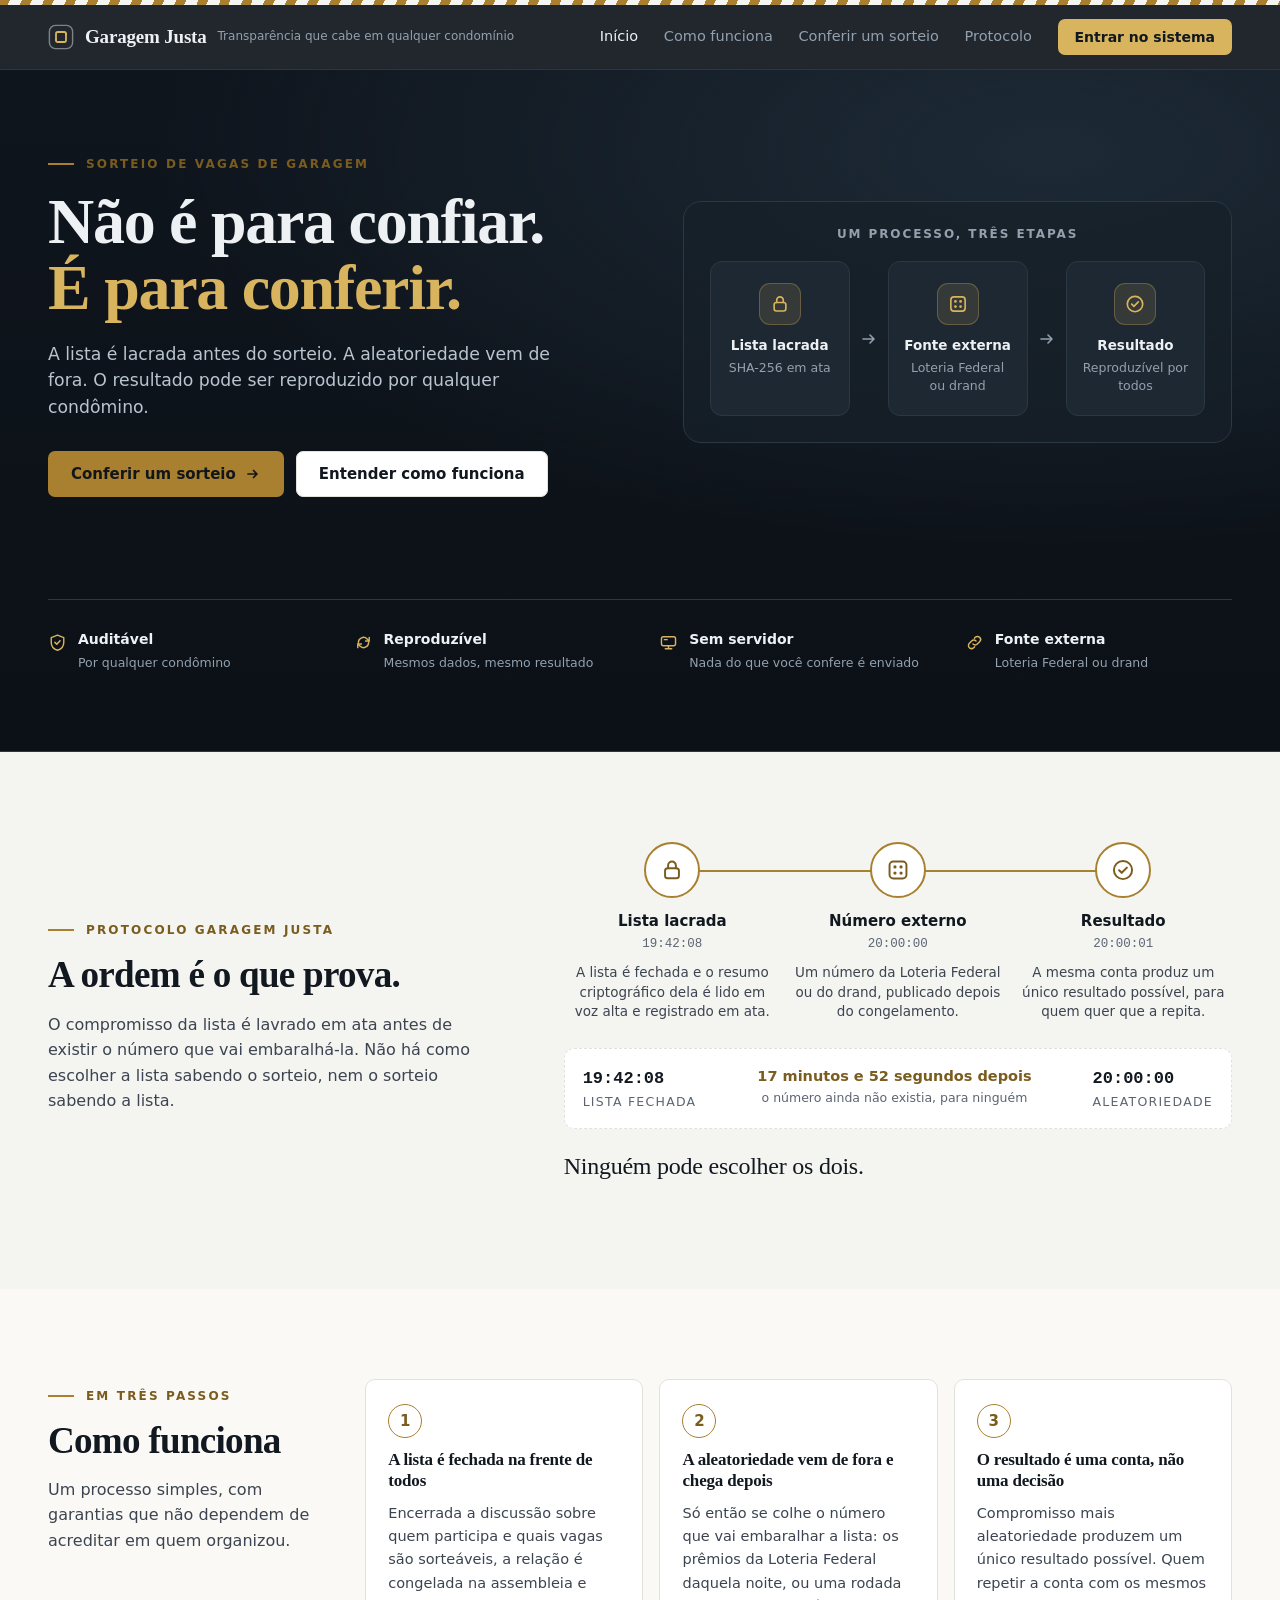
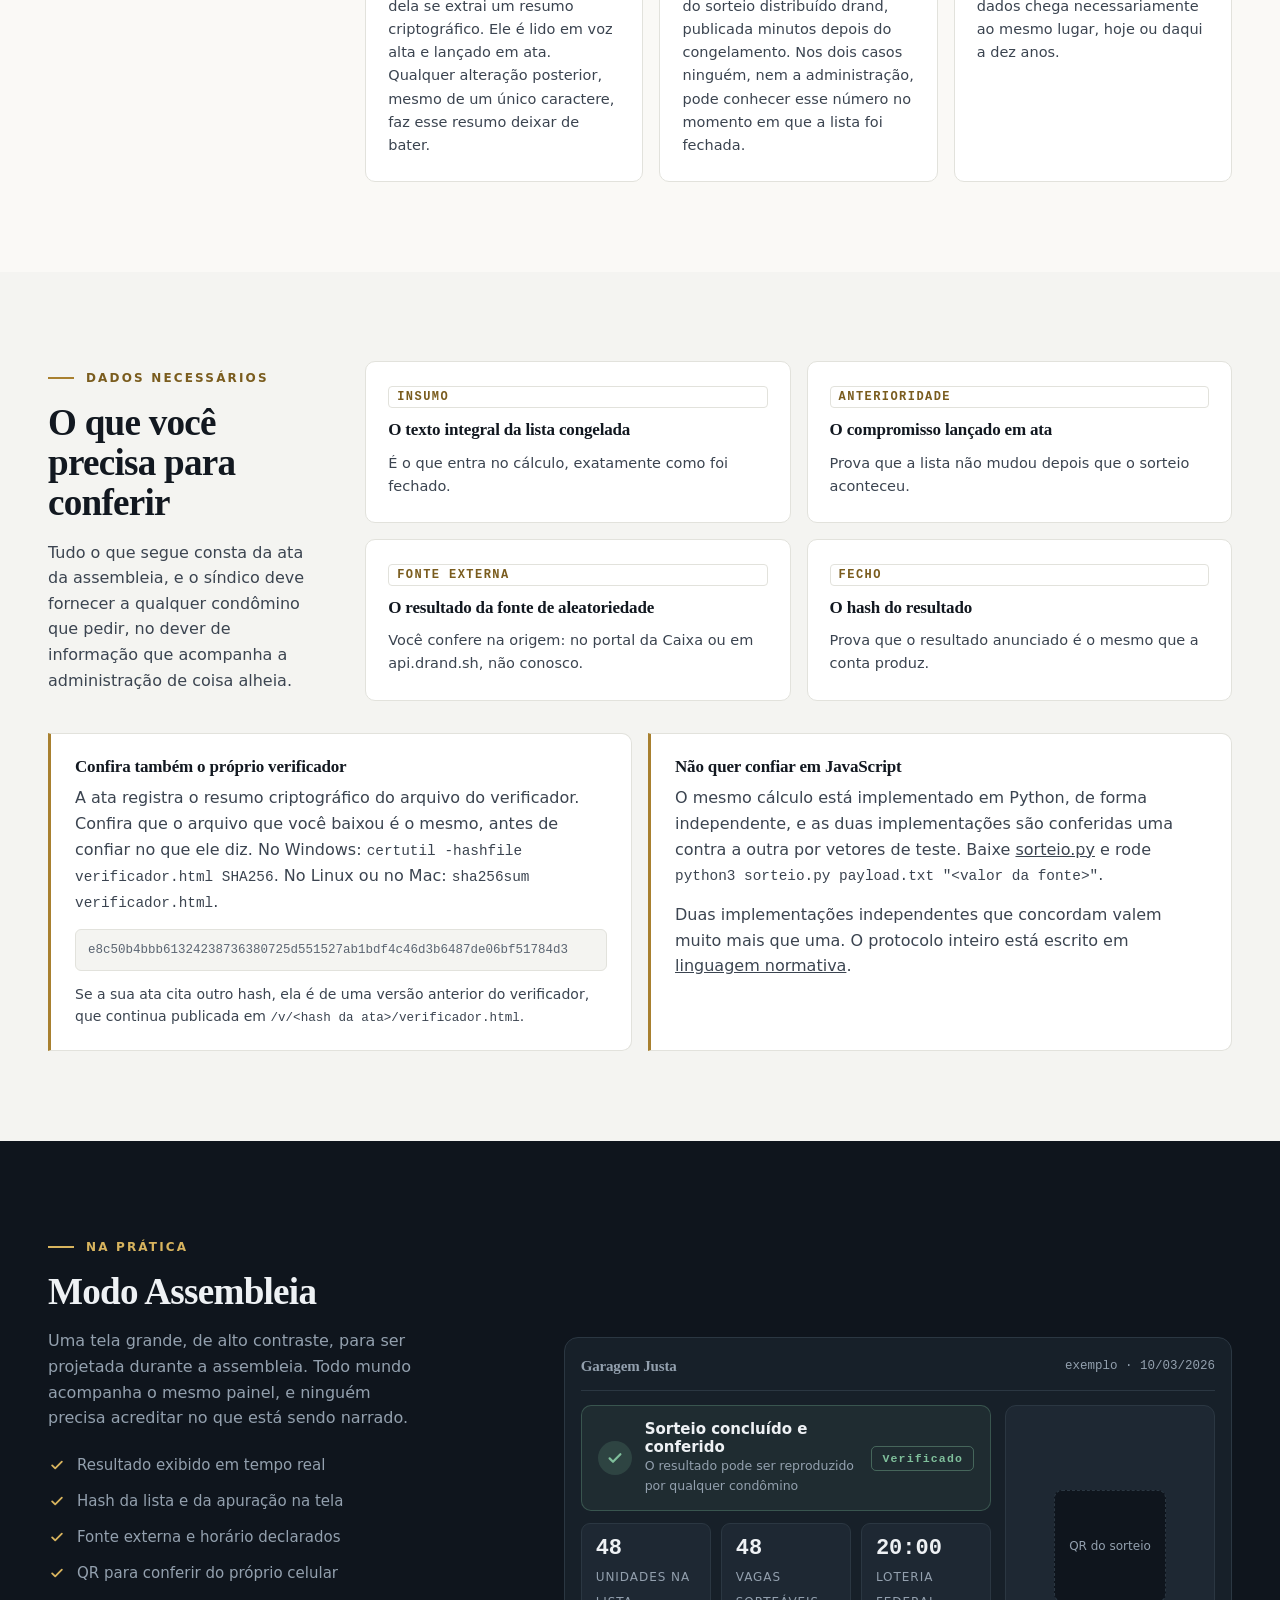
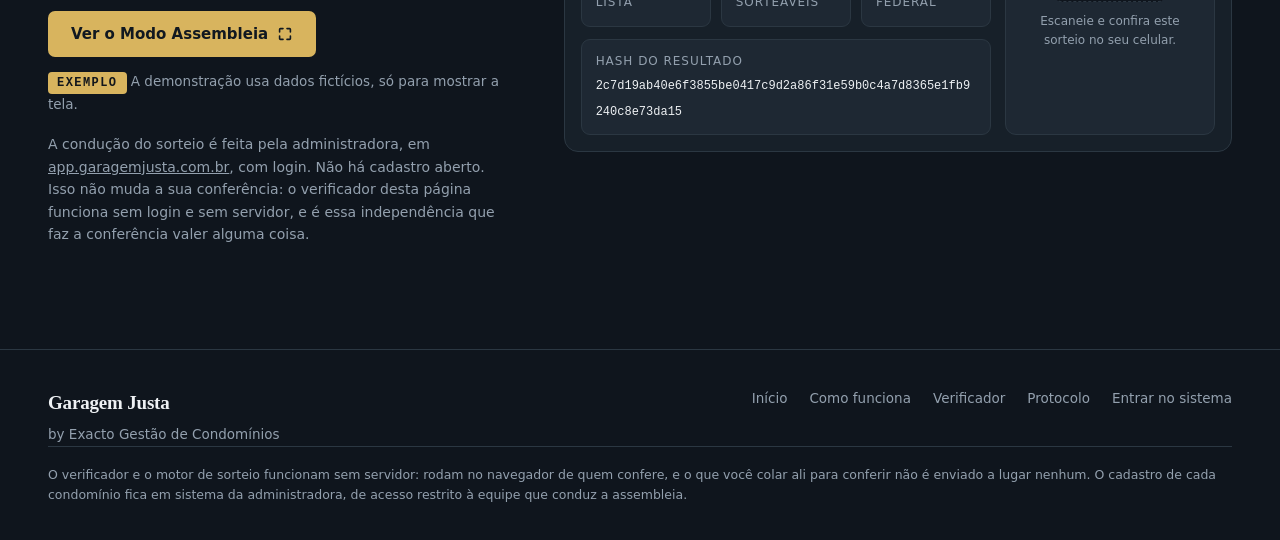
==== commit bfe7eeb6: "correcao" ====
--- a/site/index.html
+++ b/site/index.html
@@ -579,7 +579,7 @@
         verificador. Confira que o arquivo que você baixou é o mesmo, antes de confiar no
         que ele diz. No Windows: <code>certutil -hashfile verificador.html SHA256</code>.
         No Linux ou no Mac: <code>sha256sum verificador.html</code>.</p>
-        <div class="valor">f86af4b654448c48a1afab425976e3e161a950550c9287ba5177e49426dd7da1</div>
+        <div class="valor">e8c50b4bbb61324238736380725d551527ab1bdf4c46d3b6487de06bf51784d3</div>
         <p style="margin:0;font-size:14px">Se a sua ata cita outro hash, ela é de uma versão
         anterior do verificador, que continua publicada em
         <code>/v/&lt;hash da ata&gt;/verificador.html</code>.</p>
